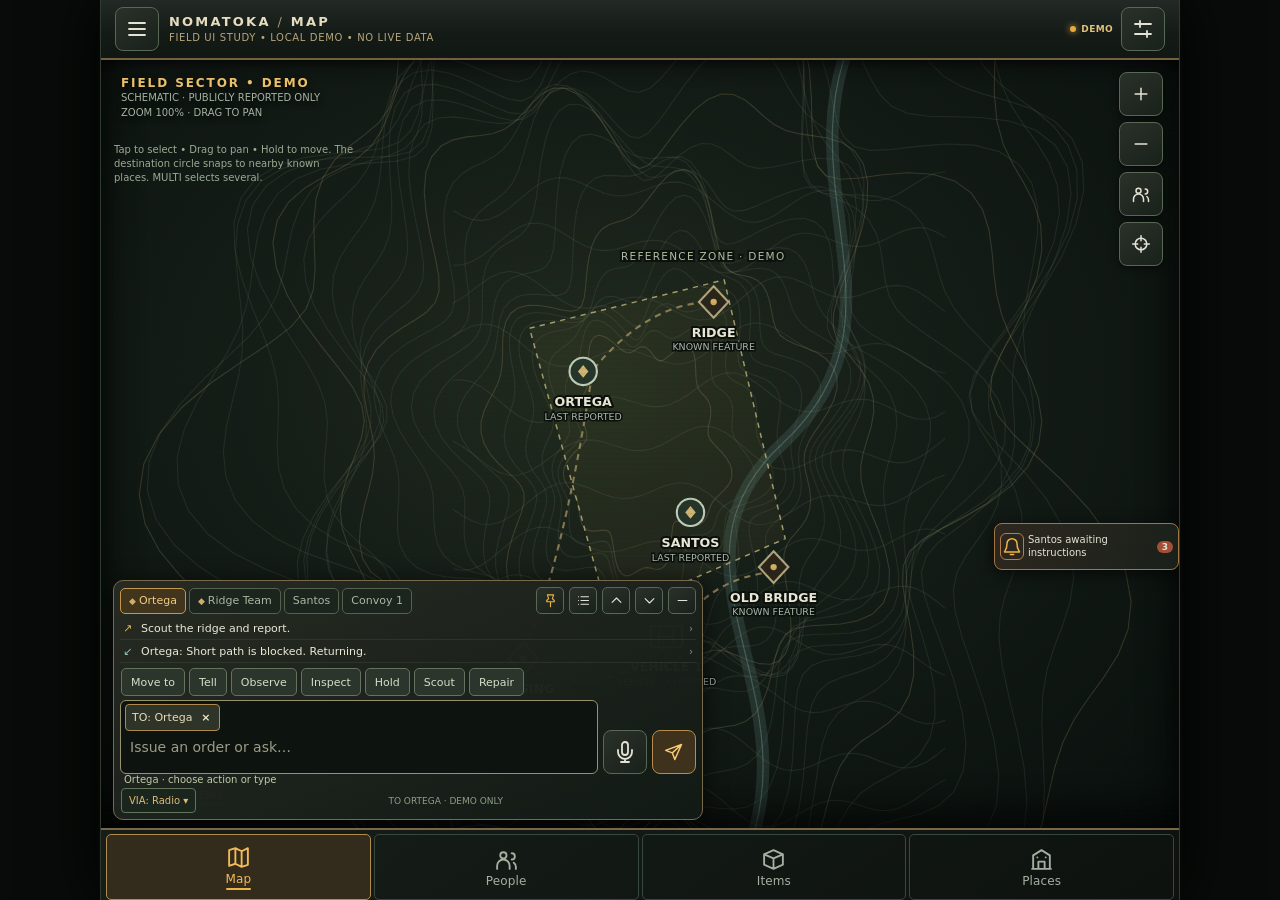
==== index.html @ 43c4a2a2 "Publish isolated Nomatoka field terminal v0.6 demo" ====
<!doctype html>
<html lang="en">
<head>
<meta charset="utf-8">
<meta name="viewport" content="width=device-width,initial-scale=1,viewport-fit=cover,interactive-widget=resizes-content">
<meta name="theme-color" content="#0c100e">
<title>Nomatoka · Field Terminal UI Prototype v0.6</title>
<style>
:root{color-scheme:dark;--ink:#0b110e;--paper:#151b17;--panel:#1c241e;--panel2:#242d25;--gold:#edb449;--dim-gold:#937747;--text:#e3e3d5;--muted:#abb4a2;--quiet:#7c8b7b;--stroke:#526154;--red:#ff796b;--cyan:#8dc7b9;--line:rgba(220,222,190,.15);--top:55px;--nav:66px;--safe-bottom:env(safe-area-inset-bottom,0px);--dock-h:157px;--alert-offset:174px;font-family:system-ui,-apple-system,Roboto,"Segoe UI",sans-serif}
*{box-sizing:border-box}html,body{margin:0;width:100%;height:100%;overflow:hidden;background:#080b09;color:var(--text);overscroll-behavior:none}button,textarea,input{font:inherit}button{cursor:pointer;color:inherit}button:disabled{opacity:.42;cursor:default}button:focus-visible,input:focus-visible,textarea:focus-visible,[tabindex]:focus-visible{outline:2px solid var(--gold);outline-offset:2px}button{-webkit-tap-highlight-color:transparent}svg{display:block}.ico{width:20px;height:20px;stroke:currentColor;stroke-width:1.8;fill:none;stroke-linecap:round;stroke-linejoin:round;flex:none}.ico.sm{width:16px;height:16px}.ico.big{width:24px;height:24px}
#shell{height:var(--viewport-height,100dvh);width:100%;max-width:1080px;margin:0 auto;display:flex;flex-direction:column;overflow:hidden;border-left:1px solid #2f3a31;border-right:1px solid #2f3a31;background:#0b100d;box-shadow:0 0 0 2px #060806,0 0 60px #000}
.top{height:var(--top);flex:0 0 var(--top);display:flex;align-items:center;justify-content:space-between;gap:8px;padding:5px 9px;border-bottom:2px solid #73613e;background:linear-gradient(#232924,#141a16 58%,#111713);z-index:20;position:relative;box-shadow:0 2px 8px #0007}.top button,.maptools button,.dock-icon,.tiny-btn,.minibtn,.nav button,.small-action,.drawer-close{min-height:44px;min-width:44px;border:1px solid #586756;border-radius:8px;background:linear-gradient(145deg,#293129,#19211b);display:inline-flex;align-items:center;justify-content:center;gap:5px;padding:7px}.top button[aria-expanded="true"]{border-color:var(--gold)}.top-title{display:flex;flex-direction:column;min-width:0;flex:1;line-height:1.05;padding-left:2px}.brand{font-size:13px;letter-spacing:.17em;font-weight:900;color:#e6ddbf}.sub{font-size:10px;letter-spacing:.065em;color:#b7a67d;margin-top:4px;white-space:nowrap;overflow:hidden;text-overflow:ellipsis}.topstate{display:flex;align-items:center;gap:5px;font-size:9px;font-weight:800;color:#e2c27c;letter-spacing:.04em}.topstate .dot{width:6px;height:6px;border-radius:50%;background:#e6aa3f;box-shadow:0 0 7px #d9ac59}
.main{position:relative;flex:1 1 auto;min-height:0;overflow:hidden;background:#080d0a}.main:before{content:"";position:absolute;inset:0;pointer-events:none;z-index:1;background:repeating-linear-gradient(0deg,transparent 0 3px,rgba(15,24,16,.13) 4px 5px);opacity:.45}
#mapArea{position:absolute;inset:0;overflow:hidden;touch-action:none;background:radial-gradient(ellipse at 45% 42%,#222b1f 0,#161e18 36%,#0b120f 90%)}
#mapSvg{height:100%;width:100%;display:block;touch-action:none;user-select:none}.grid-lines{stroke:#50654b;stroke-width:1;opacity:.12}.contour{fill:none;stroke:#79836b;stroke-width:1.05;opacity:.17}.contour.em{stroke:#b9a46e;opacity:.22}.trail{fill:none;stroke:#aa9765;stroke-width:2;stroke-dasharray:6 5;opacity:.75}.river{fill:none;stroke:#577d78;stroke-width:12;opacity:.25}.riveredge{fill:none;stroke:#8db6a9;stroke-width:1.2;opacity:.32}.area-shape{fill:rgba(190,164,89,.06);stroke:#a49d69;stroke-width:1.4;stroke-dasharray:5 5}.point-ring{fill:#17251b;stroke:var(--gold);stroke-width:1.6}.point-core{fill:#eac37a}.marker-hit{fill:transparent;stroke:none;pointer-events:all}.entity{cursor:pointer}.entity .mark{stroke-width:2;stroke:#bfcdba;fill:#253529}.entity.vehicle .mark{stroke:#a8c9bd;fill:#19322c}.entity.object .mark{stroke:#b1a47c;fill:#2a251a}.entity.selected .mark{stroke:var(--gold);fill:#5b4721;stroke-width:3}.entity .marker-text{fill:#ece9d7;paint-order:stroke;stroke:#0b100d;stroke-width:4px;stroke-linejoin:round;font-size:12px;font-weight:700;pointer-events:none}.entity .marker-type{fill:#aebcae;font-size:9px;paint-order:stroke;stroke:#0b100d;stroke-width:3px;pointer-events:none}.entity.selected .marker-text{fill:#f5c66e}.target-x{stroke:var(--gold);stroke-width:1.8;fill:none}.marklabel{font-size:10px;fill:#b6c0a1;letter-spacing:.12em;paint-order:stroke;stroke:#0c120e;stroke-width:4;pointer-events:none}.map-vignette{pointer-events:none;position:absolute;inset:0;box-shadow:inset 0 0 30px #000b,inset 0 -25px 40px #0007}.map-meta{position:absolute;top:12px;left:12px;z-index:3;pointer-events:none;text-shadow:0 2px 6px #000}.map-meta strong{display:block;color:#eac06b;font-size:12px;letter-spacing:.16em}.map-meta span{display:block;font-size:10px;color:#a5b2a1;line-height:1.5}.maptools{position:absolute;right:10px;top:12px;z-index:4;display:flex;flex-direction:column;gap:6px}.maptools button{min-width:44px;min-height:44px;padding:7px;box-shadow:0 2px 7px #0009}.maptools button.pressed{color:var(--gold);border-color:var(--gold);background:#3b3524}.map-help{position:absolute;top:83px;left:13px;z-index:3;font-size:10px;color:#9cab93;max-width:168px;line-height:1.4;pointer-events:none}.scale{position:absolute;left:13px;bottom:var(--alert-offset);z-index:2;font-size:10px;color:#a3ad96;border-bottom:1px solid #8f936b;min-width:108px;padding-bottom:2px;pointer-events:none;transition:bottom .12s}.scale span{display:flex;justify-content:space-between}
#inspectBar{position:absolute;left:9px;right:175px;bottom:calc(var(--alert-offset) + 9px);z-index:5;min-height:38px;max-width:335px;display:none;align-items:center;gap:5px;border:1px solid #8b7650;border-radius:9px;background:#19241ae8;box-shadow:0 3px 12px #0009;padding:4px}.inspect-text{font-size:11px;min-width:0;overflow:hidden;white-space:nowrap;text-overflow:ellipsis;flex:1}.inspect-text b{color:#e5bd70}.inspect-apply{border:1px solid #a98d53;background:#38301c;border-radius:6px;padding:6px 7px;min-height:32px;white-space:nowrap;font-size:10px;color:#f0d192}.inspect-clear{min-width:28px;min-height:30px;border:0;background:none;font-size:18px}
#alertBox{position:absolute;z-index:9;right:10px;bottom:var(--alert-offset);width:min(188px,48vw);transition:bottom .12s}#alertBox .alert-toggle{width:100%;min-height:46px;border:1px solid #9f7544;background:linear-gradient(120deg,#302920ed,#1a211bed);border-radius:8px;display:flex;align-items:center;gap:6px;text-align:left;padding:7px;box-shadow:0 3px 15px #000a}.alert-mark{display:grid;place-items:center;color:var(--gold);border:1px solid #b77d4a;border-radius:6px;min-width:29px;height:29px}.alert-caption{font-size:10px;line-height:1.28;overflow:hidden;display:-webkit-box;-webkit-line-clamp:2;-webkit-box-orient:vertical}.alert-count{margin-left:auto;background:#a34e36;border-radius:8px;padding:1px 5px;font-size:10px;font-weight:800}#alertBox.open{width:min(305px,calc(100vw - 18px))}#alertBox.open .alert-toggle{border-radius:0 0 8px 8px}#alertPeek{border:1px solid #9c784c;border-bottom:0;background:#20271ff9;border-radius:10px 10px 0 0;box-shadow:0 -5px 20px #000a;padding:8px;max-height:min(39dvh,330px);overflow-y:auto}#alertPeek[hidden]{display:none}.alert-head{display:flex;justify-content:space-between;align-items:center;font-size:11px;font-weight:900;letter-spacing:.08em;color:#e4bb72}.alert-tabs{display:flex;gap:4px;margin:7px 0}.alert-tabs button{border:1px solid #53614f;background:#283128;color:#ced7c6;font-size:11px;border-radius:5px;min-height:30px;padding:3px 9px}.alert-tabs button.selected{border-color:var(--gold);color:var(--gold)}.event-entry{width:100%;border:0;border-bottom:1px solid #435043;background:transparent;text-align:left;padding:8px 2px;display:block}.event-entry b{display:block;font-size:12px}.event-entry span{display:block;font-size:10px;color:#afbaaa;margin-top:3px}.event-entry.priority b{color:#f5b294}.event-entry:last-child{border-bottom:0}.alert-foot{display:flex;justify-content:space-between;gap:5px;margin-top:5px}.text-link{border:0;background:none;color:var(--gold);min-height:28px;font-size:11px;text-decoration:underline;text-underline-offset:3px}
#dock{position:absolute;z-index:7;left:9px;right:9px;bottom:8px;padding:6px;border:1px solid #79694b;background:linear-gradient(155deg,#272b23f9,#121a15f9);box-shadow:0 4px 22px #000b;border-radius:10px;min-width:0}#dock.minimized{display:none}#dock .dock-top{height:27px;display:flex;align-items:center;gap:5px;min-width:0}.tabstrip{display:flex;overflow-x:auto;scrollbar-width:none;flex:1;gap:3px;min-width:0;scroll-snap-type:x proximity}.tabstrip::-webkit-scrollbar{display:none}.tab{white-space:nowrap;flex:none;min-height:26px;border:1px solid #54614e;background:#1b251d;border-radius:5px;color:#abb6a4;padding:2px 8px;font-size:11px}.tab.on{border-color:#c4974f;background:#42351e;color:#f1cd81}.tab .pin{font-size:9px;color:#d4ad65;margin-right:3px}.tab .unread{color:#e6bc64;margin-left:3px}.dock-icon{min-height:27px;min-width:28px;border-radius:5px;padding:3px 5px}.dock-icon .ico{width:15px;height:15px}.dock-chat{padding-top:3px;max-height:52px;overflow:auto;scrollbar-width:thin}.message-row{width:100%;min-height:23px;display:flex;gap:5px;align-items:center;text-align:left;background:transparent;border:0;border-bottom:1px solid #4c5a484d;padding:2px 3px;font-size:11px;color:#e9ebd9}.message-row .direction{width:13px;color:var(--gold);flex:none}.message-row.reply .direction{color:var(--cyan)}.message-row .line{white-space:nowrap;overflow:hidden;text-overflow:ellipsis;flex:1;min-width:0}.message-row .exp{color:#839680;font-size:10px}.message-detail{font-size:10px;line-height:1.38;color:#c2c9b5;background:#1c261e;padding:5px 8px;margin-bottom:2px;border-left:2px solid #9a8154}.message-detail[hidden]{display:none}#dock.expanded .dock-chat{max-height:min(34dvh,250px);min-height:70px}#dock.convo-hidden .dock-top,#dock.convo-hidden .dock-chat{display:none}.chiprow{display:flex;gap:4px;overflow-x:auto;padding:5px 1px 4px;scrollbar-width:none;min-width:0}.chiprow::-webkit-scrollbar{display:none}.cmdchip{white-space:nowrap;flex:none;min-height:28px;border:1px solid #63735f;border-radius:5px;background:#2b352b;font-size:11px;padding:4px 9px;color:#d5ddc8}.cmdchip.special{border-color:#9e8653;color:#f1c674}.inputrow{display:flex;gap:5px;align-items:end}.composer-wrap{border:1px solid #9a916c;border-radius:6px;background:#0d130e;display:flex;flex:1;min-width:0;min-height:44px}.composer-wrap:focus-within{border-color:#e3b559;box-shadow:0 0 0 1px #dcab4b}#composer{width:100%;min-width:0;resize:none;border:0;background:transparent;color:var(--text);padding:11px 10px;font-size:14px;line-height:20px;min-height:42px;max-height:88px;outline:0;overflow-y:auto}#composer::placeholder{color:#9b9d87}.inputrow .small-action{height:44px;min-width:44px;flex:none}.small-action.micactive,#miniMic.micactive,.micactive{border-color:#f37b6d!important;color:#ff9b8b!important;box-shadow:0 0 0 2px #ff807055!important}.small-action.send{border-color:#b68d4d;background:#3e321d;color:#f9cb70}.dock-foot{display:flex;justify-content:space-between;gap:5px;align-items:center;min-height:12px;padding:2px 1px 0}.dock-foot span{font-size:9px;color:#8e9f88;white-space:nowrap;overflow:hidden;text-overflow:ellipsis}#micStatus{font-size:9px;display:block;color:#ffb1a1}.pill{border:1px solid #7c6b4b;padding:2px 4px;border-radius:4px;font-size:9px;color:#d4ba82}
#miniTray{position:absolute;left:10px;bottom:10px;z-index:7;display:none;gap:6px;align-items:center}#miniTray button{min-height:46px;min-width:46px}.mini-label{border:1px solid #786747;background:#1b251dcf;color:#efc984;border-radius:7px;padding:11px;font-size:11px}
.nav{height:calc(var(--nav) + var(--safe-bottom));flex:0 0 calc(var(--nav) + var(--safe-bottom));display:grid;grid-template-columns:repeat(4,minmax(0,1fr));background:linear-gradient(145deg,#171e19,#0d120e);border-top:2px solid #7a6748;padding:4px 5px var(--safe-bottom);z-index:20;gap:3px}.nav button{display:flex;flex-direction:column;gap:2px;min-width:0;min-height:0;padding:3px 1px;border-radius:5px;background:transparent;border:1px solid #39483c;color:#a4afa2;font-size:10px;letter-spacing:.01em}.nav button .ico{width:23px;height:23px}.nav button.active{color:#f2ba59;border-color:#af8c4b;background:#332b1c}.nav button.active:after{content:"";width:25px;height:2px;background:var(--gold);border-radius:2px}
.shade{position:absolute;inset:0;background:rgba(0,0,0,.52);z-index:11}.shade[hidden]{display:none}.drawer{position:absolute;top:0;bottom:0;width:min(305px,88vw);z-index:12;background:linear-gradient(#262f27,#141b16);border:1px solid #6c765e;overflow-y:auto;box-shadow:0 0 25px #000}.drawer[hidden]{display:none}.drawer.left{left:0;border-radius:0 12px 12px 0}.drawer.right{right:0;border-radius:12px 0 0 12px}.drawer-h{padding:12px 12px 8px;display:flex;align-items:center;justify-content:space-between;gap:8px;border-bottom:1px solid #53614c}.drawer-h b{font-size:14px;color:#f1d19a;letter-spacing:.04em}.drawer-section{padding:10px 12px;border-bottom:1px solid #394a3c}.drawer-section h3{color:#b3bfaa;letter-spacing:.12em;font-size:10px;margin:0 0 9px}.drawer-section p{margin:6px 0;font-size:11px;color:#abb5a6;line-height:1.48}.toggle-row{display:flex;justify-content:space-between;gap:8px;align-items:center;min-height:43px;font-size:13px;border-bottom:1px solid #3c493e;padding:6px 0}.toggle-row:last-child{border-bottom:0}.toggle-row input{width:18px;height:18px;accent-color:var(--gold);flex:none}.drawer-list-btn{width:100%;min-height:43px;text-align:left;border:0;background:transparent;border-bottom:1px solid #475348;color:#e4e2cf;font-size:13px}.drawer-list-btn:active{background:#323d30}.drawer-close{min-width:35px;min-height:35px}.drawer .danger{color:#f2a69b}
#workspaceSheet{position:absolute;z-index:10;left:0;right:0;bottom:0;height:min(52%,420px);border-radius:15px 15px 0 0;border-top:2px solid #ad8c51;background:linear-gradient(#242d24f9,#151d17fd);box-shadow:0 -9px 35px #000e;display:none;flex-direction:column;overflow:hidden}#workspaceSheet.full{height:100%;border-radius:0}#workspaceSheet.open{display:flex}#shell.sheet-open #dock,#shell.sheet-open #miniTray,#shell.sheet-open #alertBox,#shell.sheet-open #inspectBar{display:none!important}.sheet-h{display:flex;align-items:center;gap:6px;flex:none;min-height:51px;border-bottom:1px solid #566550;padding:7px 10px}.sheet-h b{font-size:14px;letter-spacing:.06em;flex:1;color:#e9d09a}.sheet-h button{border:1px solid #62705c;background:#2d372c;border-radius:7px;min-width:40px;min-height:37px;display:grid;place-items:center}.sheet-body{flex:1;overflow-y:auto;padding:10px 11px 15px}.sheet-hint{color:#9ea99b;font-size:11px;margin:0 0 8px}.sheet-item{display:flex;align-items:center;gap:9px;min-height:61px;border:1px solid #50644d;border-radius:8px;background:#222b22;margin-bottom:7px;padding:8px}.sheet-item .glyph{width:35px;min-width:35px;height:35px;display:grid;place-items:center;border:1px solid #6c825e;border-radius:7px;font-size:18px;color:#e6ba6b}.sheet-item .body{flex:1;min-width:0}.sheet-item strong{display:block;font-size:13px}.sheet-item p{font-size:11px;color:#adb7a8;margin:3px 0;line-height:1.25}.sheet-item button{min-width:42px;min-height:37px;border:1px solid #a28d56;border-radius:5px;background:#3a321f;color:#eac98e;padding:4px 7px;font-size:11px}.sheet-filters{display:flex;gap:5px;margin-bottom:9px;overflow-x:auto}.sheet-filters button{min-height:32px;white-space:nowrap;border:1px solid #687765;border-radius:5px;background:#273227;padding:3px 9px;font-size:11px}.sheet-filters button.on{border-color:var(--gold);color:var(--gold)}.badge{font-size:9px;color:#c9ae79;border:1px solid #7b6d4b;border-radius:4px;padding:2px 4px}.empty{font-size:13px;color:#a8b3a2;padding:18px 4px}
.toast{position:absolute;z-index:21;top:7px;left:50%;transform:translateX(-50%);width:min(385px,calc(100% - 20px));border:1px solid #9f885a;border-radius:8px;background:#2a3328f6;box-shadow:0 7px 17px #000b;padding:9px 12px;color:#f1e4c3;font-size:12px;line-height:1.35;text-align:center;pointer-events:none;transition:opacity .2s}.toast[hidden]{display:none}
@media(min-width:700px){:root{--top:60px;--nav:72px}.top{padding-inline:14px}.map-meta{top:16px;left:20px}.maptools{right:16px}.nav button{font-size:12px}.nav button .ico{width:25px;height:25px}#dock{width:min(590px,calc(100% - 24px));left:12px;right:auto}#alertBox{right:15px;max-width:220px}.map-help{max-width:240px}.scale{bottom:24px}#inspectBar{right:auto;width:290px;max-width:290px}#workspaceSheet{left:auto;width:min(480px,48%);border-left:1px solid #a38a5b;height:75%;border-radius:12px 0 0 0}#workspaceSheet.full{width:min(680px,75%);height:100%}}
@media(max-width:359px){:root{--top:52px;--nav:61px}#dock{left:5px;right:5px;bottom:5px;padding:5px}.top{padding-inline:6px}.top-title .brand{font-size:12px}.sub{font-size:9px}.top button{min-width:44px}.dock-chat{max-height:48px}.chiprow{padding:4px 0}.cmdchip{font-size:10px;padding:3px 7px}.message-row{font-size:10px}.map-help{display:none}#alertBox{right:6px;width:145px}}

/* v0.4: movement preview can stick to a known map destination; drafts never move actual units. */
#dragLayer {pointer-events:none}
.drag-guide {fill:none;stroke:#f0b74d;stroke-width:2.6;stroke-dasharray:7 5;vector-effect:non-scaling-stroke}
.drag-point {fill:#322717;stroke:#ffd47e;stroke-width:2;vector-effect:non-scaling-stroke}
.drag-point.snapped {fill:#6b5023;stroke:#ffe39a;stroke-width:2.5;filter:drop-shadow(0 0 5px #f3c86f)}
.drag-snap-halo {fill:#edb44924;stroke:#ffde8e;stroke-width:1.5;stroke-dasharray:3 3;vector-effect:non-scaling-stroke}
.drag-ring {fill:none;stroke:#f8cd72;stroke-width:2;stroke-dasharray:3 4;vector-effect:non-scaling-stroke}
.drag-text {fill:#ffe0a2;paint-order:stroke;stroke:#15190f;stroke-width:3px;font-size:11px;font-weight:800;pointer-events:none}
#dragStatus {position:absolute;top:128px;left:10px;z-index:6;max-width:min(290px,calc(100% - 105px));padding:7px 9px;border:1px solid #e1ac55;border-radius:7px;background:#20261bf0;box-shadow:0 3px 12px #000a;color:#f5d69c;font-size:11px;line-height:1.35;pointer-events:none}
#dragStatus[hidden]{display:none}
@media(max-width:359px){#dragStatus{top:72px;max-width:calc(100% - 108px);font-size:10px}}

/* v0.4: hold the compact alert to reposition; map selection tools stay reclaimable. */
#alertBox{right:auto;bottom:auto;left:10px;top:10px;width:min(185px,53vw);transition:none}
#alertBox.open{width:min(185px,53vw)}
.alert-compact{display:flex;align-items:stretch}
#alertBox .alert-toggle{min-width:0;flex:1;min-height:47px;padding:5px;gap:4px;touch-action:none;user-select:none;-webkit-user-select:none;cursor:pointer}
#alertBox .alert-toggle.repositioning{border-color:#f3c36a;background:linear-gradient(120deg,#4a391c,#222b1e);box-shadow:0 0 0 2px #e1ad5580,0 3px 15px #000a;cursor:grabbing}
#alertBox .alert-mark{min-width:24px;height:27px}
#alertBox .alert-caption{font-size:10px}
#alertBox .alert-count{font-size:9px}
#alertPeek{position:absolute;bottom:calc(100% + 2px);right:0;left:auto;width:min(300px,calc(100vw - 20px));max-height:var(--peek-limit,260px);border:1px solid #9c784c;border-radius:10px;overflow-y:auto}
#alertBox.peek-left #alertPeek{left:0;right:auto}
#alertBox.peek-below #alertPeek{top:calc(100% + 2px);bottom:auto}
#alertBox #alertPeek{left:var(--peek-left,0px);right:auto}
#inspectBar{left:9px;right:auto;max-width:min(265px,calc(100% - 18px));width:max-content;bottom:calc(var(--alert-offset) + 9px);z-index:5}
#inspectBar .inspect-clear{min-width:30px;min-height:36px;flex:none}
#inspectBar,#selectionRestore{bottom:calc(var(--alert-offset) + 65px)}
#selectionRestore{position:absolute;z-index:5;left:9px;bottom:calc(var(--alert-offset) + 9px);min-height:42px;min-width:44px;border:1px solid #8b7650;background:#1b291f;border-radius:7px;color:#f0c67b;font-size:11px;padding:6px 9px;box-shadow:0 2px 10px #0009}
#selectionRestore[hidden],#entityMenu[hidden]{display:none!important}
#entityMenu{position:absolute;z-index:10;width:min(221px,calc(100% - 16px));border:1px solid #a28a58;border-radius:9px;background:#1a251dea;box-shadow:0 5px 19px #000e;padding:5px}
.entity-menu-title{display:flex;align-items:center;justify-content:space-between;gap:6px;margin:0 0 4px}
.entity-menu-title strong{font-size:11px;letter-spacing:.09em;color:#efc781;white-space:nowrap;overflow:hidden;text-overflow:ellipsis}
#entityMenuClose{border:0;background:transparent;min-height:32px;min-width:34px;font-size:21px;color:#bbbfa8}
.entity-menu-actions{display:grid;grid-template-columns:repeat(3,minmax(0,1fr));gap:4px}
.entity-menu-actions button{min-width:0;min-height:42px;font-size:11px;padding:5px 2px;border:1px solid #68755e;border-radius:5px;background:#293329;color:#f2e9cf;overflow:hidden;text-overflow:ellipsis}
#entityMenuCommand{border-color:#b8934d!important;color:#f8cb79!important}
#shell.sheet-open #selectionRestore,#shell.sheet-open #entityMenu{display:none!important}
@media(max-width:359px){#alertBox,#alertBox.open{width:min(166px,52vw)}#entityMenu{width:205px}.entity-menu-actions button{font-size:10px}}
/* v0.5: map selections live in the composer, never in an additional floating bar. */
#targetLayer,#dragLayer{pointer-events:none}
#targetLayer [data-waypoint-index],#targetLayer [data-delete-waypoint]{pointer-events:all;touch-action:none;outline:none}
#targetLayer [data-waypoint-index]:focus-visible circle.target-x,#targetLayer [data-delete-waypoint]:focus-visible circle{stroke:#fff1a6;stroke-width:3}
#inspectBar,#selectionRestore,#entityMenu{display:none!important}
.composer-wrap{flex-direction:column;align-items:stretch;justify-content:center}
#composerTokens{display:flex;align-items:center;flex-wrap:nowrap;gap:3px;padding:3px 4px 0;min-width:0;max-height:30px;overflow-x:auto;overflow-y:hidden;scrollbar-width:none;white-space:nowrap}#composerTokens::-webkit-scrollbar{display:none}
#composerTokens:empty{display:none}
.entity-token{display:inline-flex;align-items:center;gap:2px;flex:none;max-width:100%;border:1px solid #766645;background:#2e3428;border-radius:4px;color:#e9dbb8;font-size:11px;padding:1px 2px 1px 6px;line-height:20px}
.entity-token.person{border-color:#ad8b50}.entity-token.action{border-color:#6e977a;color:#bde3c6}.entity-token.place{border-color:#9f8856}.entity-token.relay{border-color:#6d9f9a}
.entity-token .token-remove{border:0;background:transparent;color:#efe8cf;min-width:23px;min-height:23px;display:inline-grid;place-items:center;padding:0;font-weight:600;border-radius:3px}
.entity-token .token-remove:active{background:#504b38}
#composer{padding:6px 9px 7px;min-height:35px}
#routeBtn{min-height:25px;border:1px solid #607459;color:#deb979;background:#1a261d;font-size:10px;border-radius:4px;padding:3px 7px;white-space:nowrap}
#routeMenu{position:absolute;right:42px;bottom:33px;width:min(286px,calc(100% - 24px));max-height:min(56dvh,310px);overflow-y:auto;background:#222b21;border:1px solid #aa8549;box-shadow:0 2px 18px #000e;border-radius:7px;padding:5px;z-index:11}
#routeMenu[hidden]{display:none}.method-choice{display:block;width:100%;text-align:left;border:0;border-bottom:1px solid #435144;background:transparent;min-height:43px;padding:5px 8px;font-size:12px}.method-choice b{display:block;color:#f0cf92}.method-choice span{display:block;font-size:10px;color:#afbaaa}.method-choice[aria-pressed="true"]{background:#343e2f}
#commandPreview{font-size:10px;white-space:nowrap;overflow:hidden;text-overflow:ellipsis;color:#c0cbaa;min-width:0;max-width:100%;padding:0 4px 1px}
.sheet-item.focused{background:#3a3827;border-color:#b99a57}.sheet-item .body strong{color:#efe5c9}
#cmdChips .cmdchip[disabled]{display:none}
</style>
</head>
<body>
<svg width="0" height="0" style="position:absolute;overflow:hidden" aria-hidden="true"><defs>
<symbol id="ic-menu" viewBox="0 0 24 24"><path d="M4 6h16M4 12h16M4 18h16"/></symbol>
<symbol id="ic-sliders" viewBox="0 0 24 24"><path d="M4 7h16M4 17h16M9 4v6M16 14v6"/></symbol>
<symbol id="ic-map" viewBox="0 0 24 24"><path d="m3 5 6-2 6 3 6-3v16l-6 2-6-3-6 2zM9 3v15M15 6v15"/></symbol>
<symbol id="ic-people" viewBox="0 0 24 24"><circle cx="9" cy="8" r="3"/><path d="M3 21v-3a6 6 0 0 1 12 0v3M17 6a3 3 0 0 1 0 6m2 3a5 5 0 0 1 2 4v2"/></symbol>
<symbol id="ic-items" viewBox="0 0 24 24"><path d="m3 7 9-4 9 4v10l-9 4-9-4zM3 7l9 4 9-4M12 11v10"/></symbol>
<symbol id="ic-sites" viewBox="0 0 24 24"><path d="M4 21V8l8-5 8 5v13M3 21h18M9 21v-7h6v7M8 10h.01M16 10h.01"/></symbol>
<symbol id="ic-mic" viewBox="0 0 24 24"><rect x="9" y="2" width="6" height="13" rx="3"/><path d="M5 10v2a7 7 0 0 0 14 0v-2M12 19v3M8 22h8"/></symbol>
<symbol id="ic-send" viewBox="0 0 24 24"><path d="m21 3-8 18-3-8-8-3zM21 3 10 13"/></symbol>
<symbol id="ic-bell" viewBox="0 0 24 24"><path d="M18 8a6 6 0 0 0-12 0c0 8-3 8-3 10h18c0-2-3-2-3-10M10 21h4"/></symbol>
<symbol id="ic-up" viewBox="0 0 24 24"><path d="m5 15 7-7 7 7"/></symbol>
<symbol id="ic-down" viewBox="0 0 24 24"><path d="m5 9 7 7 7-7"/></symbol>
<symbol id="ic-x" viewBox="0 0 24 24"><path d="M5 5l14 14M19 5 5 19"/></symbol>
<symbol id="ic-pin" viewBox="0 0 24 24"><path d="M7 3h10l-2 6 3 3v2H6v-2l3-3zM12 14v8"/></symbol>
<symbol id="ic-target" viewBox="0 0 24 24"><circle cx="12" cy="12" r="7"/><path d="M12 2v6M12 16v6M2 12h6M16 12h6"/></symbol>
<symbol id="ic-list" viewBox="0 0 24 24"><path d="M8 6h12M8 12h12M8 18h12M4 6h.01M4 12h.01M4 18h.01"/></symbol>
<symbol id="ic-minus" viewBox="0 0 24 24"><path d="M5 12h14"/></symbol>
<symbol id="ic-plus" viewBox="0 0 24 24"><path d="M5 12h14M12 5v14"/></symbol>
<symbol id="ic-check" viewBox="0 0 24 24"><path d="m4 12 5 5L20 6"/></symbol>
<symbol id="ic-info" viewBox="0 0 24 24"><circle cx="12" cy="12" r="10"/><path d="M12 11v6M12 7h.01"/></symbol>
</defs></svg>
<div id="shell">
<header class="top" role="banner">
  <button id="menuBtn" type="button" aria-label="Open main menu" aria-expanded="false"><svg class="ico big"><use href="#ic-menu"/></svg></button>
  <div class="top-title"><span class="brand">NOMATOKA <span style="color:#9e976f;font-weight:500">/</span> <span id="workspaceTitle">MAP</span></span><span class="sub">FIELD UI STUDY • LOCAL DEMO • NO LIVE DATA</span></div>
  <span class="topstate" title="Illustrative last-reported intelligence"><span class="dot"></span>DEMO</span>
  <button id="contextBtn" type="button" aria-label="Open contextual tools" aria-expanded="false"><svg class="ico big"><use href="#ic-sliders"/></svg></button>
</header>
<main class="main" id="main" aria-label="Nomatoka demo workspace">
  <div id="mapArea" aria-label="Interactive schematic field map: tap, pan, zoom, or enable multiple selection">
    <svg id="mapSvg" viewBox="0 0 420 730" preserveAspectRatio="xMidYMid slice" role="group" aria-label="Schematic field map with selectable markers. All positions are fictional interface test data.">
      <defs><pattern id="cross" width="44" height="44" patternUnits="userSpaceOnUse"><path class="grid-lines" d="M44 0H0V44"/></pattern></defs>
      <g id="mapWorld"><rect x="-700" y="-700" width="1850" height="2500" fill="url(#cross)" id="gridLayer"/>
        <g id="terrainLayer"></g><g id="riverLayer"></g><g id="routeLayer"></g><g id="zoneLayer"></g><g id="entityLayer"></g><g id="targetLayer"></g><g id="dragLayer" aria-hidden="true"></g>
      </g>
    </svg>
    <div class="map-vignette"></div>
  </div>
  <div class="map-meta"><strong>FIELD SECTOR • DEMO</strong><span>SCHEMATIC · PUBLICLY REPORTED ONLY</span><span id="mapZoomLabel">ZOOM 100% · DRAG TO PAN</span></div>
  <div class="map-help" id="mapHint">Tap to select • Drag to pan • Hold to move. The destination circle snaps to nearby known places. MULTI selects several.</div>
  <div id="dragStatus" role="status" aria-live="polite" hidden></div>
  <div class="maptools" id="maptools">
    <button id="zoomIn" type="button" aria-label="Zoom in"><svg class="ico"><use href="#ic-plus"/></svg></button>
    <button id="zoomOut" type="button" aria-label="Zoom out"><svg class="ico"><use href="#ic-minus"/></svg></button>
    <button id="multiBtn" type="button" aria-pressed="false" title="Multi-select: tap several markers or drag a box" aria-label="Toggle multiple selection"><svg class="ico"><use href="#ic-people"/></svg></button>
    <button id="aimBtn" type="button" aria-pressed="false" title="Tap map to insert a destination into current command" aria-label="Choose command destination on map"><svg class="ico"><use href="#ic-target"/></svg></button>
  </div>
  <div class="scale"><span><span>0</span><span>~ 1 KM • DEMO</span></span></div>
  <div id="inspectBar" role="group" aria-label="Map selection tools"><span class="inspect-text" id="inspectText"></span><button class="inspect-apply" id="useSelection" type="button">Use</button><button class="inspect-clear" id="hideSelectionBar" aria-label="Minimize selected objects strip" type="button">−</button><button class="inspect-clear" id="clearSelection" aria-label="Clear map selection" type="button">×</button></div>
  <button id="selectionRestore" type="button" aria-label="Show selected objects tools" hidden>◈ <span id="selectionCount">2 selected</span></button>
  <div id="entityMenu" role="group" aria-label="Selected map object actions" hidden>
    <div class="entity-menu-title"><strong id="entityMenuTitle">OBJECT</strong><button id="entityMenuClose" type="button" aria-label="Close map object actions">×</button></div>
    <div class="entity-menu-actions">
      <button id="entityMenuCommand" type="button">Command</button>
      <button id="entityMenuDetails" type="button">Details</button>
      <button id="entityMenuMove" type="button">Move…</button>
    </div>
  </div>
  <div id="alertBox" aria-label="Expandable operational notifications">
    <div id="alertPeek" hidden>
      <div class="alert-head"><span>FIELD UPDATES</span><span style="font-size:9px;color:#a2aa96">DEMO</span></div>
      <div class="alert-tabs" id="alertFilters"><button type="button" class="selected" data-alert-filter="all">All</button><button type="button" data-alert-filter="reports">Reports</button><button type="button" data-alert-filter="events">Events</button></div>
      <div id="alertList"></div>
      <div class="alert-foot"><button type="button" id="viewAllAlerts" class="text-link">Open full log ↗</button><button id="muteAlert" class="text-link" type="button">Quiet</button></div>
    </div>
    <div class="alert-compact"><button id="alertToggle" type="button" class="alert-toggle" aria-expanded="false" aria-controls="alertPeek" aria-label="Field updates: tap to expand; hold briefly then drag to reposition" title="Tap for updates · Hold to move · Shift+arrow keys to reposition"><span class="alert-mark"><svg class="ico"><use href="#ic-bell"/></svg></span><span class="alert-caption" id="alertCaption">2 actionable field updates</span><span class="alert-count" id="alertCount">2</span></button></div>
  </div>
  <section id="dock" aria-label="Compact command and conversation dock">
    <div class="dock-top" id="dockTop"><div id="threadTabs" class="tabstrip" role="tablist" aria-label="Conversation tabs"></div>
      <button id="pinBtn" class="dock-icon" type="button" title="Pin or unpin current conversation" aria-label="Pin current conversation"><svg class="ico"><use href="#ic-pin"/></svg></button>
      <button id="threadListBtn" class="dock-icon" type="button" title="All conversations" aria-label="Choose conversation"><svg class="ico"><use href="#ic-list"/></svg></button>
      <button id="convoExpandBtn" class="dock-icon" type="button" title="Expand or collapse conversation" aria-label="Expand conversation"><svg class="ico"><use href="#ic-up"/></svg></button>
      <button id="convoHideBtn" class="dock-icon" type="button" title="Hide conversation; keep commands" aria-label="Hide conversation"><svg class="ico"><use href="#ic-down"/></svg></button>
      <button id="dockMinBtn" class="dock-icon" type="button" title="Minimize entire dock" aria-label="Minimize command dock"><svg class="ico"><use href="#ic-minus"/></svg></button>
    </div>
    <div class="dock-chat" id="dockChat" aria-label="Conversation history"></div>
    <div class="chiprow" id="cmdChips" aria-label="Contextual command suggestions"></div>
    <div class="inputrow"><div class="composer-wrap"><div id="composerTokens" aria-label="Selected command entities and action"></div><textarea id="composer" rows="1" autocomplete="off" spellcheck="true" aria-label="Command draft" placeholder="Issue an order or ask…"></textarea></div>
      <button id="micBtn" class="small-action" type="button" aria-label="Start voice dictation" aria-pressed="false" title="Voice dictation if supported"><svg class="ico big"><use href="#ic-mic"/></svg></button>
      <button id="sendBtn" class="small-action send" type="button" aria-label="Capture demo command locally" title="Demo only: does not transmit an order"><svg class="ico"><use href="#ic-send"/></svg></button>
    </div>
    <div id="commandPreview" role="status" aria-live="polite"></div><div class="dock-foot"><button id="routeBtn" type="button" aria-haspopup="true" aria-expanded="false" aria-controls="routeMenu">VIA: RADIO ▾</button><span id="draftContext">DEMO ONLY · NOT CONNECTED</span><span id="micStatus"></span><button id="dockRestoreConvo" type="button" class="text-link" hidden>Show chats ↑</button></div>
  <div id="routeMenu" hidden aria-label="Communication method"></div>
  </section>
  <div id="miniTray" aria-label="Minimized command controls">
    <button id="miniMic" class="minibtn" type="button" aria-label="Start voice dictation" aria-pressed="false"><svg class="ico big"><use href="#ic-mic"/></svg></button>
    <button id="restoreDock" class="mini-label" type="button"><svg class="ico sm" style="display:inline;vertical-align:middle"><use href="#ic-up"/></svg> <span id="miniRecipient">OR TEGA · COMMAND</span></button>
  </div>
  <div id="shade" class="shade" hidden></div>
  <aside id="leftDrawer" class="drawer left" aria-label="Main menu" hidden><div class="drawer-h"><b>NOMATOKA / MENU</b><button class="drawer-close" data-close-drawer aria-label="Close menu"><svg class="ico"><use href="#ic-x"/></svg></button></div>
    <div class="drawer-section"><h3>QUICK OPTIONS</h3>
      <label class="toggle-row">Bottom tabs open quick view first <input id="quickMode" type="checkbox" checked></label>
      <label class="toggle-row">Auto-peek priority alerts <input id="autoPeek" type="checkbox"></label>
      <label class="toggle-row">Quiet field updates <input id="quietAlerts" type="checkbox"></label>
      <p>Quick mode: first tap opens a half-screen selection, second tap expands. Turn off for direct full-screen navigation.</p>
    </div>
    <div class="drawer-section"><h3>WORKSPACE</h3><button id="menuShowThreads" class="drawer-list-btn">Conversation directory</button><button id="menuShowAlerts" class="drawer-list-btn">Operational event log</button><button id="menuHelp" class="drawer-list-btn">Gestures &amp; controls</button><button id="menuReset" class="drawer-list-btn danger">Reset local demo data</button></div>
    <div class="drawer-section"><h3>BOUNDARIES</h3><p>Self-contained interaction study. No account, real world map, network calls, authentication, simulation, durable server messages or command transmission. Demo text may be stored locally by this browser for reload testing.</p></div>
  </aside>
  <aside id="rightDrawer" class="drawer right" aria-label="Contextual tools" hidden><div class="drawer-h"><b id="rightTitle">MAP / LAYERS</b><button class="drawer-close" data-close-drawer aria-label="Close contextual tools"><svg class="ico"><use href="#ic-x"/></svg></button></div><div id="rightBody"></div></aside>
  <section id="workspaceSheet" role="dialog" aria-modal="false" aria-label="Quick workspace panel"><div class="sheet-h"><b id="sheetTitle">PEOPLE</b><button id="sheetMic" type="button" aria-label="Start voice dictation"><svg class="ico"><use href="#ic-mic"/></svg></button><button id="sheetExpand" type="button" aria-label="Expand to full screen"><svg class="ico"><use href="#ic-up"/></svg></button><button id="sheetClose" type="button" aria-label="Close workspace"><svg class="ico"><use href="#ic-x"/></svg></button></div><div id="sheetBody" class="sheet-body"></div></section>
  <div class="toast" id="statusToast" role="status" aria-live="polite" hidden></div>
</main>
<nav class="nav" aria-label="Primary workspaces" id="bottomNav">
  <button type="button" data-nav="Map" class="active" aria-pressed="true"><svg class="ico"><use href="#ic-map"/></svg><span>Map</span></button>
  <button type="button" data-nav="People" aria-pressed="false"><svg class="ico"><use href="#ic-people"/></svg><span>People</span></button>
  <button type="button" data-nav="Items" aria-pressed="false"><svg class="ico"><use href="#ic-items"/></svg><span>Items</span></button>
  <button type="button" data-nav="Facilities" aria-pressed="false"><svg class="ico"><use href="#ic-sites"/></svg><span>Places</span></button>
</nav>
</div>
<script>
(()=>{'use strict';
const $=id=>document.getElementById(id);
const ns='http://www.w3.org/2000/svg';
const icon=id=>`<svg class="ico"><use href="#ic-${id}"/></svg>`;
const esc=s=>String(s??'').replace(/[&<>"']/g,c=>({'&':'&amp;','<':'&lt;','>':'&gt;','"':'&quot;',"'":'&#39;'}[c]));
const DEFAULT={version:2,active:'Ortega',pins:['Ortega','Ridge Team'],recent:['Ortega','Ridge Team','Santos','Convoy 1'],drafts:{},minimized:false,hideConvo:false,expanded:false,quick:true,autoPeek:false,quiet:false,layers:{terrain:true,grid:false,routes:true,contacts:true,objects:true,labels:true,zones:true},alertFilter:'all',alertPos:null,selectionBarHidden:false,selected:[],target:null,focusPerson:null,focusObject:null,focusEntity:null,inventoryAll:false,contexts:{},viaByThread:{},threadTexts:{Ortega:[{id:'o1',type:'out',text:'Scout the ridge and report.',detail:'Example issued order · In person · Recorded 09:12 · Delivery confirmed in demo fixture',when:'09:12'},{id:'o2',type:'reply',text:'Ortega: Short path is blocked. Returning.',detail:'Example received report · Source: Ortega · Demo receipt 09:18 · Not a live position',when:'09:18'}],Santos:[{id:'s1',type:'reply',text:'Santos: Awaiting instructions.',detail:'Example dialogue · Assumed previously received in this demonstration',when:'09:20'}],'Ridge Team':[{id:'r1',type:'out',text:'Ridge Team: Hold position.',detail:'Example group order · Members may receive orders at different times',when:'09:03'}],'Convoy 1':[{id:'c1',type:'reply',text:'Convoy 1: Equipment check submitted.',detail:'Example received report · Demo provenance 09:05',when:'09:05'}]},selectedThreadMembers:{'Ridge Team':['Ortega','Santos'],'Convoy 1':['Vehicle 1']}};
function load(){try{const saved=JSON.parse(localStorage.getItem('nomatoka-shell-demo-v2')||'null');if(saved?.version===2){return {...structuredClone(DEFAULT),...saved,layers:{...DEFAULT.layers,...saved.layers},contexts:saved.contexts||{},viaByThread:saved.viaByThread||{}}}}catch{}return structuredClone(DEFAULT)}
let state=load(),aimRole='target',workspace='Map',panelView='',panelMode='',leftOpen=false,rightOpen=false,alertOpen=false,expandedRows=new Set(),multi=false,aim=false,zoom=1,pan={x:0,y:0},toastTimer=0,voice=null,recognizing=false,marquee=null;
const entities=[{id:'Ortega',name:'ORTEGA',label:'Last report · 09:18',type:'person',x:156,y:296},{id:'Santos',name:'SANTOS',label:'Last report · 09:20',type:'person',x:258,y:430},{id:'Vehicle 1',name:'VEHICLE 1',label:'Known from prior report',type:'vehicle',x:235,y:548},{id:'Ridge',name:'RIDGE',label:'Known objective',type:'object',x:280,y:230},{id:'Old Bridge',name:'OLD BRIDGE',label:'Reported obstruction',type:'object',x:337,y:482},{id:'Staging Area',name:'STAGING',label:'Briefed reference',type:'object',x:99,y:569}];
const people=[{name:'Ortega',detail:'Recon · last reported ridge approach',glyph:'◈'},{name:'Santos',detail:'Support · awaiting instructions (demo)',glyph:'◇'},{name:'Ridge Team',detail:'Saved group · 2 members (demo)',glyph:'♧'},{name:'Convoy 1',detail:'Saved group · 1 vehicle (demo)',glyph:'▤'}];
const items=[{name:'Vehicle toolkit',detail:'Service tools · illustrative cargo',holder:'Vehicle 1',glyph:'⚒'},{name:'Spare battery',detail:'Unverified stored power unit · demo cargo',holder:'Vehicle 1',glyph:'▥'},{name:'Supply crate',detail:'Illustrative storage · Staging Area',holder:'Staging Area',glyph:'▧'},{name:'Field radio',detail:'Communications device · last known in pack',holder:'Ortega',glyph:'◫'},{name:'Repair kit',detail:'Engineering supplies · last known at workshop',holder:'Santos',glyph:'⚒'},{name:'Rations',detail:'3-day estimate · sample inventory',holder:'Santos',glyph:'▥'},{name:'Binoculars',detail:'Recon equipment · last known with scout',holder:'Ortega',glyph:'◎'}];
const facilities=[{name:'Staging Area',detail:'Reference position, no verified facilities data',glyph:'⌂'},{name:'Ridge',detail:'Known objective · reported area, not precise live contact',glyph:'△'},{name:'Old Bridge',detail:'Known route feature · reported obstruction',glyph:'◇'},{name:'Field Depot',detail:'Concept entry, not present in game backend',glyph:'▦'},{name:'Relay Station',detail:'Concept entry, not present in game backend',glyph:'⌁'}];
// Demonstration associations are deliberately player-known/last-reported records,
// not physical truth or access to a shared magical inventory.
const ASSOCIATIONS={
 'Ortega':{people:['Ortega'],places:['Ridge']},
 'Santos':{people:['Santos'],places:['Staging Area']},
 'Vehicle 1':{people:['Santos'],places:['Old Bridge']},
 'Ridge':{people:['Ortega'],places:['Ridge']},
 'Old Bridge':{people:[],places:['Old Bridge']},
 'Staging Area':{people:['Santos'],places:['Staging Area']}
};
function focusedEntity(){const id=state.focusEntity||state.selected?.at(-1)||state.focusPerson||state.focusObject;return id||null}
function associatedRecords(id=focusedEntity()){
 const ob=entityById(id), item=items.find(x=>x.name===id);
 if(item)return {people:[item.holder].filter(x=>people.some(p=>p.name===x)),items:[item],places:ASSOCIATIONS[item.holder]?.places||[],kind:'item',id};
 const relations=ASSOCIATIONS[id]||{};
 const associatedItems=items.filter(x=>id&&(x.holder===id||(ob?.type==='object'&&(relations.people||[]).includes(x.holder))));
 return {people:relations.people||[],items:associatedItems,places:relations.places||(ob?.type==='object'?[id]:[]),kind:ob?.type||'none',id};
}
const alerts=[{id:'alert-1',kind:'events',title:'Santos awaiting instructions',body:'Demo operational reminder · Commander attention requested',priority:true,when:'09:20',thread:'Santos'},{id:'alert-2',kind:'reports',title:'Short path obstructed',body:'Demo scout report received from Ortega',priority:false,when:'09:18',thread:'Ortega'},{id:'alert-3',kind:'reports',title:'Convoy equipment check',body:'Demo submitted equipment report',priority:false,when:'09:05',thread:'Convoy 1'}];
const persist=()=>{try{localStorage.setItem('nomatoka-shell-demo-v2',JSON.stringify(state))}catch{}};
function inform(text,ms=3100){const node=$('statusToast');node.textContent=text;node.hidden=false;clearTimeout(toastTimer);toastTimer=setTimeout(()=>node.hidden=true,ms)}
function clock(){return new Date().toLocaleTimeString([],{hour:'2-digit',minute:'2-digit'})}
function svgNode(tag,attrs={},parent){const el=document.createElementNS(ns,tag);for(const [k,v]of Object.entries(attrs))el.setAttribute(k,v);if(parent)parent.append(el);return el}
function drawWorld(){const land=$('terrainLayer');land.replaceChildren();for(let i=0;i<25;i++){let d='',radX=70+i*14,radY=105+i*18;for(let k=0;k<=144;k++){const t=k*Math.PI*2/144;const wobble=1+.12*Math.sin(5*t+i*.49)+.075*Math.sin(11*t-i*.3)+.055*Math.cos(3*t+i*.7);const xx=214+radX*Math.cos(t)*wobble+15*Math.sin(i*.34),yy=358+radY*Math.sin(t)*wobble+15*Math.cos(i*.19);d+=`${k?'L':'M'}${xx.toFixed(1)} ${yy.toFixed(1)}`;}svgNode('path',{d:d+'Z',class:'contour'+(i%6===0?' em':'')},land)}
 for(let k=0;k<13;k++){let d='';for(let j=0;j<=52;j++){let x=32+j*9,y=130+k*48+Math.sin(j*.45+k)*12+Math.cos(j*.19+k)*13;d+=`${j?'L':'M'}${x.toFixed(1)} ${y.toFixed(1)}`}svgNode('path',{d,class:'contour'},land)}
 $('riverLayer').replaceChildren();svgNode('path',{d:'M 415 -30 C 345 120, 475 245, 345 365 S 390 610, 300 780',class:'river'},$('riverLayer'));svgNode('path',{d:'M 415 -30 C 345 120, 475 245, 345 365 S 390 610, 300 780',class:'riveredge'},$('riverLayer'));
 $('routeLayer').replaceChildren();svgNode('path',{d:'M 96 570 Q 135 490 165 295 Q 218 230 280 230',class:'trail'},$('routeLayer'));svgNode('path',{d:'M 96 570 Q 168 620 244 548 Q 271 492 341 486',class:'trail'},$('routeLayer'));
 $('zoneLayer').replaceChildren();svgNode('path',{d:'M 105 255 L 290 209 L 348 455 L 180 528 Z',class:'area-shape'},$('zoneLayer'));
 svgNode('text',{x:192,y:190,class:'marklabel'},$('zoneLayer')).textContent='REFERENCE ZONE · DEMO';drawEntities();drawTarget();applyLayers();}
function drawEntities(){const layer=$('entityLayer');layer.replaceChildren();for(const e of entities){const group=svgNode('g',{class:'entity '+e.type+(state.selected.includes(e.id)?' selected':''),'data-entity':e.id,tabindex:0,role:'button','aria-label':`Select ${e.name} on map`,transform:`translate(${e.x} ${e.y})`},layer);
 if(e.type==='person'){svgNode('circle',{class:'mark',r:13},group);svgNode('path',{d:'M -5 0 L 0 -6 L 5 0 L 0 6 Z',fill:'#d0b473',stroke:'none'},group)}else if(e.type==='vehicle'){svgNode('rect',{class:'mark',x:-15,y:-10,width:30,height:20,rx:3},group);svgNode('path',{d:'M -8 0 H 8 M -7 -7 V 7 M 7 -7 V 7',stroke:'#b1ccba','stroke-width':1.4},group)}else{svgNode('path',{class:'mark',d:'M 0 -15 L 14 0 L 0 15 L -14 0 Z'},group);svgNode('circle',{r:3,fill:'#d4ae61'},group)}
 svgNode('circle',{class:'marker-hit',r:30},group);
 if(state.layers.labels){svgNode('text',{class:'marker-text',x:0,y:33,'text-anchor':'middle'},group).textContent=e.name;svgNode('text',{class:'marker-type',x:0,y:46,'text-anchor':'middle'},group).textContent=e.type==='person'?'LAST REPORTED':e.type==='vehicle'?'VEHICLE · REPORTED':'KNOWN FEATURE'};
 }}
let hideTargetDuringMove=false,selectedWaypointIndex=null;
function drawTarget(){
 const layer=$('targetLayer');layer.replaceChildren();
 if(hideTargetDuringMove)return;
 const c=state.contexts?.[state.active];
 const pts=c?.waypoints||[];
 if(pts.length){
   if(selectedWaypointIndex!==null && selectedWaypointIndex>=pts.length)selectedWaypointIndex=null;
   const actor=entityById(c.recipient);
   const coords=actor?[{x:actor.x,y:actor.y},...pts]:pts;
   if(coords.length>1)svgNode('path',{d:coords.map((p,i)=>`${i?'L':'M'} ${p.x.toFixed(1)} ${p.y.toFixed(1)}`).join(' '),class:'drag-guide',style:'stroke:#f1c46d;stroke-width:2.6;stroke-dasharray:6 4;opacity:.95'},layer);
   for(let i=0;i<pts.length;i++){
    const {x,y,name}=pts[i],active=selectedWaypointIndex===i;
    const hit=svgNode('g',{'data-waypoint-index':i,tabindex:0,role:'button',
      'aria-label':`Waypoint ${i+1} ${name}. Tap for options${i===pts.length-1?', drag to extend route':''}`,
      style:'pointer-events:all;cursor:pointer'},layer);
    svgNode('circle',{cx:x,cy:y,r:23,fill:'transparent',style:'pointer-events:all'},hit);
    svgNode('circle',{cx:x,cy:y,r:active?19:i===pts.length-1?16:12,class:'target-x',style:'pointer-events:none'},hit);
    const num=svgNode('text',{x,y:y+4,'text-anchor':'middle',style:'font-size:12px;font-weight:800;fill:#f7de9c;pointer-events:none'},hit);num.textContent=i+1;
    svgNode('text',{x:x+20,y:y-14,class:'marklabel',style:'pointer-events:none'},layer).textContent=name;
    if(active){
      const erase=svgNode('g',{'data-delete-waypoint':i,tabindex:0,role:'button',
        'aria-label':`Delete waypoint ${i+1} ${name}`,style:'pointer-events:all;cursor:pointer'},layer);
      const px=x+24,py=y-24;
      svgNode('circle',{cx:px,cy:py,r:19,fill:'transparent',style:'pointer-events:all'},erase);
      svgNode('circle',{cx:px,cy:py,r:12,fill:'#803026',stroke:'#ff947e','stroke-width':1.5,style:'pointer-events:none'},erase);
      const xmark=svgNode('path',{d:`M ${px-4} ${py-4}L ${px+4} ${py+4}M ${px+4} ${py-4}L ${px-4} ${py+4}`,stroke:'#fff1ea','stroke-width':2.5,'stroke-linecap':'round',style:'pointer-events:none'},erase);
    }
   }
   return;
 }
 if(!state.target)return;
 const {x,y}=state.target;svgNode('circle',{cx:x,cy:y,r:17,class:'target-x'},layer);
 svgNode('path',{d:`M ${x-28} ${y}h16 M ${x+12} ${y}h16 M${x} ${y-28}v16 M${x} ${y+12}v16`,class:'target-x'},layer);
 svgNode('text',{x:x+22,y:y-12,class:'marklabel'},layer).textContent=state.target.name;
}
function applyLayers(){for(const [key,id]of [['terrain','terrainLayer'],['grid','gridLayer'],['routes','routeLayer'],['zones','zoneLayer']])$(id).style.display=state.layers[key]?'':'none';$('riverLayer').style.display=state.layers.terrain?'':'none';$('entityLayer').style.display=(!state.layers.contacts&&!state.layers.objects)?'none':'';for(const node of $('entityLayer').children){const isFeature=node.classList.contains('object');node.style.display=(isFeature?state.layers.objects:state.layers.contacts)?'':'none'}drawEntities();for(const node of $('entityLayer').children){const isFeature=node.classList.contains('object');node.style.display=(isFeature?state.layers.objects:state.layers.contacts)?'':'none'}}
function updateMapViewBox(){const rect=$('mapArea').getBoundingClientRect();if(rect.height<1)return;const logicalWidth=Math.max(420,730*rect.width/rect.height);$('mapSvg').setAttribute('viewBox',`${(210-logicalWidth/2).toFixed(2)} 0 ${logicalWidth.toFixed(2)} 730`)}
function transformMap(){ $('mapWorld').setAttribute('transform',`translate(${pan.x.toFixed(2)} ${pan.y.toFixed(2)}) scale(${zoom.toFixed(3)})`);$('mapZoomLabel').textContent=`ZOOM ${Math.round(zoom*100)}% · ${multi?'MULTI-SELECT':aim?'CHOOSE TARGET':'DRAG TO PAN'}`;}
function toSvg(clientX,clientY){const svg=$('mapSvg');const p=svg.createSVGPoint();p.x=clientX;p.y=clientY;return p.matrixTransform(svg.getScreenCTM().inverse())}
function toWorld(clientX,clientY){const p=toSvg(clientX,clientY);return {x:(p.x-pan.x)/zoom,y:(p.y-pan.y)/zoom}}
function zoomMap(mult,center){const p=center||{x:210,y:365};let nx=Math.max(.72,Math.min(3.6,zoom*mult));pan.x=p.x-(p.x-pan.x)*nx/zoom;pan.y=p.y-(p.y-pan.y)*nx/zoom;zoom=nx;transformMap()}
// v0.5: one composer for typed, spoken, and map-built meaning.
// The visible labels are never the authoritative identity of an entity.
const PERSON_ROUTES={Ortega:['radio'],Santos:['in-person','whisper','shout','radio'],'Ridge Team':['radio'],'Convoy 1':['radio'],'Vehicle 1':['radio']};
const ROUTES=[['in-person','In person','Needs physical proximity, not a magic connection'],['whisper','Whisper','Only someone close enough may hear'],['shout','Shout','Audible locally; distance and terrain matter'],['radio','Radio','Requires compatible equipment and an actual signal path'],['phone','Phone','Requires an actual reachable number and network']];
const ACTIONS={move:'Move to',tell:'Tell',inspect:'Inspect',observe:'Observe',scout:'Scout',hold:'Hold',repair:'Repair',transfer:'Transfer',talk:'Talk to',secure:'Secure'};
function commandContext(id=state.active){
  if(!state.contexts||typeof state.contexts!=='object')state.contexts={};
  let c=state.contexts[id];if(!c||typeof c!=='object')c=state.contexts[id]={recipient:id,action:null,relayTo:null,refs:[],waypoints:[],via:state.viaByThread?.[id]||'radio'};
  if(!Array.isArray(c.refs))c.refs=[];if(!Array.isArray(c.waypoints))c.waypoints=[];
  if(!c.via)c.via=state.viaByThread?.[id]||'radio';
  if(!('recipient'in c))c.recipient=id;
  return c;
}
const entityById=id=>entities.find(e=>e.id===id);
function routeGuidance(method=commandContext().via){
 const id=commandContext().recipient,known=PERSON_ROUTES[id]||[];
 if(method==='shout'||method==='whisper')return `Local ${method}: a remote person may not hear you`;
 return known.includes(method)?'Last-known route only; delivery unconfirmed':`Unverified route to ${id||'recipient'}; attempt may fail`;
}
function showMethod(){const c=commandContext(),method=ROUTES.find(x=>x[0]===c.via)?.[1]||c.via;
 $('routeBtn').textContent=`VIA: ${method} ▾`; $('routeBtn').title=routeGuidance();
 $('routeMenu').innerHTML=ROUTES.map(([id,name,detail])=>`<button type="button" class="method-choice" data-method="${id}" aria-pressed="${c.via===id}"><b>${esc(name)}</b><span>${esc(detail)}${(PERSON_ROUTES[c.recipient]||[]).includes(id)?' · Reported route':' · Not verified for this person'}</span></button>`).join('');
}
function closeMethod(){$('routeMenu').hidden=true;$('routeBtn').setAttribute('aria-expanded','false')}
function toggleMethod(){const node=$('routeMenu');node.hidden=!node.hidden;$('routeBtn').setAttribute('aria-expanded',String(!node.hidden));if(!node.hidden)showMethod()}
function chooseMethod(id){const c=commandContext();c.via=id;state.viaByThread[c.recipient||state.active]=id;closeMethod();renderComposerTokens();persist();inform(`VIA: ${ROUTES.find(m=>m[0]===id)?.[1]} · ${routeGuidance()}. No transmission.`,4400)}
function changeRecipient(id,moveIntent=false){
 const prior=commandContext(),oldThread=state.active;
 const transfer=moveIntent||((prior.refs.length||prior.waypoints.length||prior.action)&&!$('composer').value.trim());
 const moving=transfer?{action:prior.action,relayTo:prior.relayTo,refs:prior.refs.map(r=>({...r})),waypoints:prior.waypoints.map(r=>({...r}))}:null;
 setThread(id);
 const next=commandContext();next.recipient=id;
 if(moving && !next.refs.length && !next.waypoints.length && !next.action && !($('composer').value.trim())){
   next.action=moving.action;next.relayTo=moving.relayTo;next.refs=moving.refs;next.waypoints=moving.waypoints;
   if(oldThread!==id){prior.refs=[];prior.waypoints=[];prior.action=null;prior.relayTo=null;}
 }
 state.focusPerson=id;renderComposerTokens();renderChips();drawTarget();persist();
}
function setAction(action){const c=commandContext();c.action=action;
 if(action==='move'){
   const place=c.refs.find(r=>r.role==='place');if(place){const ob=entityById(place.id);if(ob){c.waypoints.push({x:ob.x,y:ob.y,name:ob.id,snapped:true});state.target={x:ob.x,y:ob.y,name:ob.id};}c.refs=c.refs.filter(x=>x!==place)}
 }
 renderComposerTokens();renderChips();drawTarget();persist();
}
function removeToken(kind,index){const c=commandContext();if(kind==='recipient')c.recipient='';
 else if(kind==='action')c.action=null;
 else if(kind==='relay')c.relayTo=null;
 else if(kind==='ref')c.refs.splice(index,1);
 else if(kind==='waypoint'){
   selectedWaypointIndex=null;c.waypoints.splice(index,1);state.target=c.waypoints.length?{...c.waypoints.at(-1)}:null;drawTarget();
 }
 renderComposerTokens();renderChips();persist();
}
function prettyDraft(){const c=commandContext(),raw=$('composer').value.trim(),recipient=c.recipient,action=c.action;
 const names=c.refs.map(r=>r.id);
 if(!recipient)return `Choose a recipient · ${raw||[action,names.join(', ')].filter(Boolean).join(' ')}`;
 if(action==='tell')return `${recipient}, tell ${c.relayTo||'…'}${raw?' '+raw:''}`;
 if(action==='move'){
   const places=c.waypoints.map(p=>p.name);
   const dest=places.length?` ${places.length===1?'to':'via'} ${places.join(' → ')}`:'';
   return `${recipient}, move${dest}${raw?' '+raw:''}`;
 }
 if(action){let pre=`${recipient}, ${ACTIONS[action]?.toLowerCase()||action}`;if(names.length)pre+=` ${names.join(', ')}`;return pre+(raw?' '+raw:'');}
 if(raw){const prefix=new RegExp('^'+recipient.replace(/[.*+?^${}()|[\]\\]/g,'\\$&')+'[,:]?\\s','i');let text=prefix.test(raw)?raw:`${recipient}, ${raw}`;if(names.length&&!names.some(n=>text.toLowerCase().includes(n.toLowerCase())))text+=` ${names.join(', ')}`;return text;}
 if(names.length)return `${recipient} · ${names.join(' + ')} · choose action`;
 return `${recipient} · choose action or type`;
}
function renderComposerTokens(){
 const c=commandContext(),out=[];
 const chip=(name,kind,index,cls='')=>`<span class="entity-token ${cls}"><span>${esc(name)}</span><button class="token-remove" type="button" data-remove="${kind}" ${index===null?'':`data-index="${index}"`} aria-label="Remove ${esc(name)} from command">×</button></span>`;
 if(c.recipient)out.push(chip('TO: '+c.recipient,'recipient',null,'person'));
 if(c.action)out.push(chip(ACTIONS[c.action]||c.action,'action',null,'action'));
 if(c.relayTo)out.push(chip(c.relayTo,'relay',null,'relay'));
 c.refs.forEach((r,i)=>out.push(chip(r.id,'ref',i,r.role==='place'?'place':'')));
 c.waypoints.forEach((p,i)=>out.push(chip(`${i+1} ${p.name}`,'waypoint',i,'place')));
 $('composerTokens').innerHTML=out.join('');
 $('composer').placeholder=c.action==='tell'?(c.relayTo?'What should they be told?':'Choose who receives the message…'):c.action==='move'?'Optional route / behavior details…':'Issue an order or ask…';
 $('commandPreview').textContent=prettyDraft();
 $('miniRecipient').textContent=(c.recipient||'NO RECIPIENT').toUpperCase()+' · '+(ROUTES.find(m=>m[0]===c.via)?.[1]||'VIA ?').toUpperCase();
 showMethod();updateDraftContext();setDockMetrics();
}
function selectEntity(id){
 const ob=entityById(id);if(!ob)return;
 closeEntityMenu();state.focusEntity=id;state.inventoryAll=false;
 if(multi){state.selected=state.selected.includes(id)?state.selected.filter(x=>x!==id):[...state.selected,id];
   const members=state.selected.filter(x=>['person','vehicle'].includes(entityById(x)?.type));
   if(members.length>1){const key=`Selected (${members.length})`;if(!state.threadTexts[key])state.threadTexts[key]=[];state.selectedThreadMembers[key]=members;changeRecipient(key);}
   else if(members.length===1&&state.active.startsWith('Selected ('))changeRecipient(members[0]);
 }else{
   state.selected=[id];
   if(ob.type==='person'||ob.type==='vehicle'){
     state.focusPerson=id;
     const c=commandContext();
     if(c.action==='tell'&&c.recipient&&c.recipient!==id){c.relayTo=id;inform(`${c.recipient} will be asked to tell ${id}. Draft only; no delivery.`,3900);}
     else if(c.action==='talk'&&c.recipient!==id){c.refs=[...c.refs.filter(r=>r.role!=='person-target'),{id,role:'person-target'}];}
     else if(state.active!==id)changeRecipient(id);else commandContext().recipient=id;
   }else{
     state.focusObject=id;
     const c=commandContext();
     if(c.action==='move')addWaypoint({x:ob.x,y:ob.y,name:ob.id,snapped:true});
     else if(!c.refs.some(r=>r.id===id))c.refs.push({id,role:'place'});
   }
 }
 persist();drawEntities();drawTarget();updateInspect();renderComposerTokens();renderChips();
}
function closeEntityMenu(){$('entityMenu').hidden=true;$('entityMenu').dataset.entity=''}
function openEntityMenu(){closeEntityMenu()} // Replaced by the universal composer.
function updateInspect(){$('inspectBar').style.display='none';$('selectionRestore').hidden=true}
function applyRecipients(){
 const ids=state.selected.filter(id=>['person','vehicle'].includes(entityById(id)?.type));if(!ids.length)return;
 const id=ids.length===1?ids[0]:`Selected (${ids.length})`;if(!state.threadTexts[id])state.threadTexts[id]=[];
 state.selectedThreadMembers[id]=ids;changeRecipient(id);inform(`TO ${id}; no order has been sent.`);
}
function addWaypoint(p){const c=commandContext();selectedWaypointIndex=null;
 if(c.waypoints.length>=12){inform('This prototype supports up to 12 waypoints.');return}
 c.waypoints.push({x:p.x,y:p.y,name:p.name,snapped:!!p.snapped});
 c.action='move';state.target={x:p.x,y:p.y,name:p.name};aim=false;aimRole='target';
 $('aimBtn').classList.remove('pressed');$('aimBtn').setAttribute('aria-pressed','false');
 drawTarget();renderComposerTokens();renderChips();persist();
 inform(`Waypoint ${c.waypoints.length}: ${p.name} · Draft route only; nothing transmitted.`);
}
function appendTargetIntoDraft(){if(!state.target)return;const c=commandContext(),p={...state.target,snapped:!!entityById(state.target.name)};
 if(c.action==='move')addWaypoint(p);else if(!c.refs.some(r=>r.id===p.name)){
   c.refs.push({id:p.name,role:'place'});renderComposerTokens();renderChips();persist();
 }
}
function mapTargetAt(clientX,clientY){
 closeEntityMenu();const p=toWorld(clientX,clientY);
 p.x=Math.max(-150,Math.min(600,p.x));p.y=Math.max(-150,Math.min(920,p.y));
 // Snap taps as well as drags, using CSS-pixel proximity.
 const matrix=$('mapWorld').getScreenCTM();let near=null,dist=Infinity;
 for(const ob of entities.filter(x=>x.type==='object')){
   if(!matrix)break;const v=$('mapSvg').createSVGPoint();v.x=ob.x;v.y=ob.y;
   const screen=v.matrixTransform(matrix),d=Math.hypot(screen.x-clientX,screen.y-clientY);
   if(d<dist){dist=d;near=ob}
 }
 const point=near&&dist<=28?{x:near.x,y:near.y,name:near.id,snapped:true}:{...p,name:`Grid ${Math.round(p.x/10)}:${Math.round(p.y/10)}`,snapped:false};
 if(point.snapped){state.focusEntity=point.name;state.focusObject=point.name;state.inventoryAll=false;}
 if(aimRole==='waypoint'||commandContext().action==='move')addWaypoint(point);
 else{state.target={x:point.x,y:point.y,name:point.name};appendTargetIntoDraft();drawTarget();}
 aim=false;aimRole='target';$('aimBtn').classList.remove('pressed');$('aimBtn').setAttribute('aria-pressed','false');transformMap();persist();
}
 const pointers=new Map();
 let mapGesture=null, holdTimer=null;
 const HOLD_MS=410, HOLD_SLOP=9, DROP_DISTANCE=20;
 const SNAP_ENTER_PX=27, SNAP_EXIT_PX=43;
 const isMovable=id=>entities.some(e=>e.id===id&&(e.type==='person'||e.type==='vehicle'));
 function clearHold(){if(holdTimer!==null){clearTimeout(holdTimer);holdTimer=null}}
 function clearDragPreview(){ $('dragLayer').replaceChildren();$('dragStatus').hidden=true; }
 function cancelDragVisuals(){
   clearHold();clearDragPreview();marquee?.remove();marquee=null;
   // Hide only during an active new move, never erase the previous draft on cancel.
   if(hideTargetDuringMove){hideTargetDuringMove=false;drawTarget();}
 }
 function dragDestination(g,clientX,clientY){
   const cursor=toWorld(clientX,clientY);
   // Compare in screen pixels, not map units: zooming must not change touch accuracy.
   const matrix=$('mapWorld').getScreenCTM();
   let nearest=null,nearestDistance=Infinity;
   if(state.layers.objects&&matrix){
     for(const ob of entities.filter(e=>e.type==='object')){
       const sp=$('mapSvg').createSVGPoint();sp.x=ob.x;sp.y=ob.y;
       const screen=sp.matrixTransform(matrix);
       const distance=Math.hypot(screen.x-clientX,screen.y-clientY);
       if(distance<nearestDistance){nearest=ob;nearestDistance=distance;}
       // Hysteresis: a snapped target stays selected until the finger really leaves.
       if(g.snapTarget===ob.id&&distance<=SNAP_EXIT_PX){
         return {x:ob.x,y:ob.y,name:ob.id,snapped:true};
       }
     }
   }
   if(nearest&&nearestDistance<=SNAP_ENTER_PX){g.snapTarget=nearest.id;return {x:nearest.x,y:nearest.y,name:nearest.id,snapped:true};}
   g.snapTarget=null;
   return {x:cursor.x,y:cursor.y,name:`Grid ${Math.round(cursor.x/10)}:${Math.round(cursor.y/10)}`,snapped:false};
 }
 function renderDragPreview(g,clientX,clientY){
   const ob=entities.find(o=>o.id===g.entity);if(!ob)return;
   const p=dragDestination(g,clientX,clientY),layer=$('dragLayer');layer.replaceChildren();
   g.destination=p;
   svgNode('path',{class:'drag-guide',d:`M ${ob.x} ${ob.y} L ${p.x.toFixed(1)} ${p.y.toFixed(1)}`},layer);
   svgNode('circle',{class:'drag-ring',cx:ob.x,cy:ob.y,r:23},layer);
   if(p.snapped)svgNode('circle',{class:'drag-snap-halo',cx:p.x,cy:p.y,r:20},layer);
   svgNode('circle',{class:`drag-point${p.snapped?' snapped':''}`,cx:p.x,cy:p.y,r:p.snapped?12:10},layer);
   svgNode('text',{class:'drag-text',x:p.x+13,y:p.y-13},layer).textContent=p.snapped?'SNAPPED':'MOVE DRAFT';
   $('dragStatus').textContent=`${ob.name} → ${p.name}${p.snapped?' · destination locked':''} · Release to prepare, not send`;
   $('dragStatus').hidden=false;
 }
 function renderWaypointExtension(g,clientX,clientY){
   const start=commandContext().waypoints[g.waypointIndex];if(!start)return;
   const dest=dragDestination(g,clientX,clientY),layer=$('dragLayer');layer.replaceChildren();g.destination=dest;
   svgNode('path',{class:'drag-guide',d:`M ${start.x} ${start.y} L ${dest.x.toFixed(1)} ${dest.y.toFixed(1)}`},layer);
   if(dest.snapped)svgNode('circle',{class:'drag-snap-halo',cx:dest.x,cy:dest.y,r:20},layer);
   svgNode('circle',{class:`drag-point${dest.snapped?' snapped':''}`,cx:dest.x,cy:dest.y,r:dest.snapped?12:10},layer);
   $('dragStatus').textContent=`Add waypoint ${g.waypointIndex+2}: ${dest.name}. Release to append; no order sent.`;
   $('dragStatus').hidden=false;
 }
 function validDrop(x,y){
   const r=$('mapArea').getBoundingClientRect();
   if(x<r.left||x>r.right||y<r.top||y>r.bottom)return false;
   const hit=document.elementFromPoint(x,y);
   return !hit?.closest?.('#maptools,#dock,#miniTray,#alertBox,#inspectBar,#selectionRestore,#entityMenu,#workspaceSheet,#leftDrawer,#rightDrawer,#dragStatus');
 }
 function prepareHeldMove(g,e){
   const ob=entityById(g.entity);if(!ob)return;
   const p=dragDestination(g,e.clientX,e.clientY);
   p.x=Math.max(-150,Math.min(600,p.x));p.y=Math.max(-150,Math.min(920,p.y));
   // Gesture means MOVE and replaces the prior route. + Waypoint is how to extend it.
   if(state.active!==ob.id)changeRecipient(ob.id);
   selectedWaypointIndex=null;const c=commandContext();c.recipient=ob.id;c.action='move';c.relayTo=null;c.waypoints=[{...p}];
   c.refs=c.refs.filter(r=>r.role!=='place');
   state.selected=[ob.id];state.focusPerson=ob.id;state.focusEntity=ob.id;state.inventoryAll=false;state.target={...p};
   persist();drawEntities();drawTarget();renderComposerTokens();renderChips();
   inform(`${ob.name}: movement draft to ${p.name}. Add a waypoint or type details; nothing sent.`,4600);
 }
 function initPointer(){
   const node=$('mapSvg'),overlay=$('mapArea');
   node.addEventListener('contextmenu',e=>{if(e.target.closest?.('[data-entity]'))e.preventDefault()});
   node.addEventListener('keydown',e=>{
     const erase=e.target.closest?.('[data-delete-waypoint]')?.dataset.deleteWaypoint;
     const wp=e.target.closest?.('[data-waypoint-index]')?.dataset.waypointIndex;
     if((e.key==='Enter'||e.key===' ')&&erase!==undefined){e.preventDefault();removeToken('waypoint',Number(erase));inform('Waypoint removed from draft route. Nothing sent.');return}
     if((e.key==='Enter'||e.key===' ')&&wp!==undefined){e.preventDefault();selectedWaypointIndex=Number(wp);drawTarget();return}
     const id=e.target.closest?.('[data-entity]')?.dataset.entity;
     if(id&&(e.key==='Enter'||e.key===' ')){
       e.preventDefault();selectEntity(id);
       $('composer').focus({preventScroll:true});
     }
   });

   node.addEventListener('pointerdown',e=>{
     if(e.button!==0)return;
     closeEntityMenu();node.setPointerCapture(e.pointerId);
     pointers.set(e.pointerId,{x:e.clientX,y:e.clientY});
     const p=toSvg(e.clientX,e.clientY);
     if(pointers.size>=2){
       cancelDragVisuals();const ps=[...pointers.values()];
       mapGesture={kind:'pinch',startDistance:Math.hypot(ps[0].x-ps[1].x,ps[0].y-ps[1].y),zoom,pan:{...pan}};
       return;
     }
     const deleteIndex=e.target.closest?.('[data-delete-waypoint]')?.dataset.deleteWaypoint;
     const waypointIndex=e.target.closest?.('[data-waypoint-index]')?.dataset.waypointIndex;
     if(deleteIndex!==undefined){mapGesture={kind:'delete-waypoint',pointerId:e.pointerId,waypointIndex:Number(deleteIndex),startX:e.clientX,startY:e.clientY};return}
     if(waypointIndex!==undefined){mapGesture={kind:'waypoint-press',pointerId:e.pointerId,waypointIndex:Number(waypointIndex),startX:e.clientX,startY:e.clientY,p0:p,pan0:{...pan},moved:false,snapTarget:null};return}
     const entity=e.target.closest?.('[data-entity]')?.dataset.entity;
     const g=mapGesture={kind:'single',pointerId:e.pointerId,startX:e.clientX,startY:e.clientY,p0:p,pan0:{...pan},moved:false,entity};
     if(entity&&isMovable(entity)&&!aim){
       holdTimer=setTimeout(()=>{
         holdTimer=null;
         if(mapGesture!==g||g.kind!=='single'||g.moved||!pointers.has(g.pointerId)||pointers.size!==1)return;
         g.kind='drag-unit';
         // The last destination stops competing visually with the new choice.
         hideTargetDuringMove=true;drawTarget();
         marquee?.remove();marquee=null;
         try{if(typeof navigator.vibrate==='function')navigator.vibrate(18)}catch{}
         renderDragPreview(g,g.startX,g.startY);
         $('mapZoomLabel').textContent='HOLD ACTIVE · DRAG TO PREPARE MOVE';
       },HOLD_MS);
     }
     if(multi&&!aim){
       marquee=document.createElement('div');
       marquee.style.cssText='position:absolute;z-index:3;border:1px dashed #e3b457;background:rgba(234,179,74,.13);pointer-events:none;display:none;';
       overlay.append(marquee);
     }
   });
   node.addEventListener('pointermove',e=>{
     if(!pointers.has(e.pointerId))return;
     pointers.set(e.pointerId,{x:e.clientX,y:e.clientY});
     if(pointers.size>=2){
       const a=[...pointers.values()],d=Math.hypot(a[0].x-a[1].x,a[0].y-a[1].y);
       if(d>10){
         const center=toSvg((a[0].x+a[1].x)/2,(a[0].y+a[1].y)/2);
         const factor=Math.max(.72,Math.min(3.6,(mapGesture?.zoom||zoom)*d/(mapGesture?.startDistance||d)));
         const prev=zoom;zoom=factor;
         pan.x=center.x-(center.x-pan.x)*factor/prev;
         pan.y=center.y-(center.y-pan.y)*factor/prev;
         transformMap();
       }
       return;
     }
     if(!mapGesture||mapGesture.pointerId!==e.pointerId)return;
     if(mapGesture.kind==='drag-unit'){
       renderDragPreview(mapGesture,e.clientX,e.clientY);
       return;
     }
     if(mapGesture.kind==='drag-waypoint'){renderWaypointExtension(mapGesture,e.clientX,e.clientY);return}
     if(mapGesture.kind==='waypoint-press'){
       const d=Math.hypot(e.clientX-mapGesture.startX,e.clientY-mapGesture.startY);
       if(d<=HOLD_SLOP)return;
       if(mapGesture.waypointIndex===commandContext().waypoints.length-1){
         mapGesture.kind='drag-waypoint';renderWaypointExtension(mapGesture,e.clientX,e.clientY);return;
       }
       mapGesture.kind='single';mapGesture.moved=true;
     }
     if(mapGesture.kind==='delete-waypoint')return;
     if(mapGesture.kind!=='single')return;
     const dx=e.clientX-mapGesture.startX,dy=e.clientY-mapGesture.startY;
     if(Math.hypot(dx,dy)>HOLD_SLOP){mapGesture.moved=true;clearHold()}
     if(mapGesture.moved&&multi&&!aim){
       const rect=overlay.getBoundingClientRect();
       const a=mapGesture.startX-rect.left,b=mapGesture.startY-rect.top;
       const x=e.clientX-rect.left,y=e.clientY-rect.top;
       if(marquee){marquee.style.display='block';Object.assign(marquee.style,{left:`${Math.min(a,x)}px`,top:`${Math.min(b,y)}px`,width:`${Math.abs(x-a)}px`,height:`${Math.abs(y-b)}px`})}
     }else if(mapGesture.moved){
       const p=toSvg(e.clientX,e.clientY);
       pan={x:mapGesture.pan0.x+p.x-mapGesture.p0.x,y:mapGesture.pan0.y+p.y-mapGesture.p0.y};
       transformMap();
     }
   });
   function end(e){
     if(!pointers.has(e.pointerId))return;
     const wasPinch=pointers.size>=2;
     pointers.delete(e.pointerId);
     if(wasPinch||mapGesture?.kind==='pinch'){
       cancelDragVisuals();mapGesture=null;transformMap();return;
     }
     const g=mapGesture;
     if(!g||g.pointerId!==e.pointerId)return;
     mapGesture=null;clearHold();
     // Cancelled touch/capture never issues an order or selects another target.
     if(e.type!=='pointerup'){cancelDragVisuals();transformMap();return}
     if(g.kind==='delete-waypoint'){
       if(Math.hypot(e.clientX-g.startX,e.clientY-g.startY)<=HOLD_SLOP){removeToken('waypoint',g.waypointIndex);inform('Waypoint removed from route draft. No order sent.')}
       clearDragPreview();transformMap();return;
     }
     if(g.kind==='waypoint-press'){selectedWaypointIndex=g.waypointIndex;drawTarget();inform('Waypoint selected. Tap the red × to remove it, or drag the LAST waypoint to extend your route.');transformMap();return}
     if(g.kind==='drag-waypoint'){
       if(Math.hypot(e.clientX-g.startX,e.clientY-g.startY)>=DROP_DISTANCE&&validDrop(e.clientX,e.clientY))addWaypoint(dragDestination(g,e.clientX,e.clientY));
       else inform('Route extension cancelled.');
       clearDragPreview();transformMap();return;
     }
     if(g.kind==='drag-unit'){
       const distance=Math.hypot(e.clientX-g.startX,e.clientY-g.startY);
       if(distance>=DROP_DISTANCE&&validDrop(e.clientX,e.clientY))prepareHeldMove(g,e);
       else if(distance>=DROP_DISTANCE)inform('Move cancelled: release over the map, away from controls.');
       else {selectEntity(g.entity);inform('Hold recognized. Drag to a destination to prepare a move.');}
       cancelDragVisuals();transformMap();return;
     }
     if(g.kind==='single'&&g.moved&&multi&&!aim&&marquee){
       const r=marquee.getBoundingClientRect(),picks=[];
       for(const ob of entities){
         const elem=$('entityLayer').querySelector(`[data-entity="${CSS.escape(ob.id)}"]`);
         if(!elem||elem.style.display==='none')continue;
         const center=(elem.querySelector('.mark')||elem).getBoundingClientRect();
         const cx=center.left+center.width/2,cy=center.top+center.height/2;
         if(cx>=r.left&&cx<=r.right&&cy>=r.top&&cy<=r.bottom)picks.push(ob.id);
       }
       state.selected=[...new Set([...state.selected,...picks])];
       drawEntities();updateInspect();renderChips();persist();
       inform(picks.length?`${picks.length} map markers selected`:'No markers inside selection box');
     }else if(g.kind==='single'&&!g.moved){
       if(aim)mapTargetAt(e.clientX,e.clientY);
       else if(g.entity){selectEntity(g.entity);}
       else if(!multi){state.selected=[];drawEntities();updateInspect();renderChips()}
     }
     cancelDragVisuals();
   }
   node.addEventListener('pointerup',end);
   node.addEventListener('pointercancel',end);
   node.addEventListener('lostpointercapture',e=>{
     if(!pointers.has(e.pointerId))return;
     pointers.delete(e.pointerId);mapGesture=null;cancelDragVisuals();transformMap();
   });
   node.addEventListener('wheel',e=>{
     e.preventDefault();zoomMap(e.deltaY<0?1.12:1/1.12,toSvg(e.clientX,e.clientY));
   },{passive:false});
 }
function cap(s){return s.charAt(0).toUpperCase()+s.slice(1)}
function renderThreads(){const ids=[...state.pins,...state.recent.filter(x=>!state.pins.includes(x))];if(!ids.includes(state.active))ids.unshift(state.active);$('threadTabs').innerHTML=ids.map(id=>`<button type="button" role="tab" class="tab ${state.active===id?'on':''}" data-thread="${esc(id)}" aria-selected="${state.active===id}">${state.pins.includes(id)?'<span class="pin">◆</span>':''}${esc(id)}</button>`).join('');$('pinBtn').style.color=state.pins.includes(state.active)?'var(--gold)':'';$('pinBtn').title=state.pins.includes(state.active)?'Unpin conversation':'Pin conversation (2 max)';$('pinBtn').setAttribute('aria-label',state.pins.includes(state.active)?'Unpin conversation':'Pin current conversation')}
function setThread(id){
 if(!state.threadTexts[id])state.threadTexts[id]=[];
 state.drafts[state.active]=$('composer').value;
 state.active=id;state.recent=[id,...state.recent.filter(x=>x!==id)];
 $('composer').value=state.drafts[id]||'';resizeComposer();expandedRows.clear();closeMethod();
 const c=commandContext();const last=c.waypoints.at(-1)||c.refs.map(r=>entityById(r.id)).filter(Boolean).at(-1);
 state.target=last?{x:last.x,y:last.y,name:last.name||last.id}:null;drawTarget();
 persist();renderThreads();renderMessages();renderComposerTokens();renderChips();
}
function msgHTML(item){const isReply=item.type==='reply',key=item.id;return `<div class="message"><button class="message-row ${isReply?'reply':''}" type="button" aria-expanded="${expandedRows.has(key)}" data-expand="${esc(key)}"><span class="direction">${isReply?'↙':'↗'}</span><span class="line">${esc(item.text)}</span><span class="exp">${expandedRows.has(key)?'▾':'›'}</span></button><div class="message-detail" ${expandedRows.has(key)?'':'hidden'}>${esc(item.detail||'Demo record')}</div></div>`}
function renderMessages(){const arr=state.threadTexts[state.active]||[];const rows=state.expanded?arr.slice(-18):arr.slice(-2);$('dockChat').innerHTML=rows.length?rows.map(msgHTML).join(''):'<span style="font-size:11px;color:#a8b7a4;display:block;padding:4px">No conversation in this demo thread.</span>';requestAnimationFrame(()=>{if(state.expanded)$('dockChat').scrollTop=$('dockChat').scrollHeight})}
function suggestionChips(){
 const c=commandContext(),v=$('composer').value.trim().toLowerCase();
 if(c.action==='tell'&&!c.relayTo){
   const recommended=Object.keys(PERSON_ROUTES).filter(id=>id!==c.recipient&&(PERSON_ROUTES[id]||[]).some(m=>(PERSON_ROUTES[c.recipient]||[]).includes(m)));
   return [...recommended.slice(0,4),'Find person…'];
 }
 if(c.action==='move')return [...(c.waypoints.length?['+ Waypoint','Replace route']:['Map target','Ridge','Staging Area','Old Bridge']), 'Carefully','Then report','Hold there'];
 if(c.action)return ['Map target',c.action==='repair'?'Repair kit':'Report','Carefully','Then report'];
 const types=c.refs.map(r=>r.role),hasPlace=types.includes('place'),hasItem=types.includes('item');
 if(hasItem)return ['Inspect','Repair','Transfer','Locate','Tell'];
 if(hasPlace)return ['Move to','Scout','Observe','Secure','Inspect'];
 if(/^tell\s*$/i.test(v))return Object.keys(PERSON_ROUTES).filter(n=>n!==c.recipient).slice(0,4);
 if(/^(move|go|scout|inspect|observe)\s*(to|at|toward)?\s*$/i.test(v))return ['Map target','Ridge','Staging Area','Old Bridge'];
 if(v)return ['Move to','Tell','Map target','Carefully','Then report'];
 return ['Move to','Tell','Observe','Inspect','Hold','Scout','Repair'];
}
function renderChips(){const chips=suggestionChips();$('cmdChips').innerHTML=chips.map(c=>`<button type="button" class="cmdchip ${c==='Map target'||c==='+ Waypoint'?'special':''}" data-chip="${esc(c)}">${c==='Map target'?'◎ ':''}${esc(c)}</button>`).join('');renderComposerTokens();}
function chooseChip(value){
 const verbs={'Move to':'move','Tell':'tell','Inspect':'inspect','Observe':'observe','Hold':'hold','Scout':'scout','Repair':'repair','Transfer':'transfer','Secure':'secure','Talk to':'talk'};
 if(verbs[value]){setAction(verbs[value]);return}
 if(value==='Use selection'){applyRecipients();return}
 if(value==='Find person…'){navigate('People');return}
 if(value==='Replace route'){commandContext().waypoints=[];state.target=null;setAction('move');aim=true;aimRole='waypoint';$('aimBtn').classList.add('pressed');inform('Tap a new first waypoint. The old route stays saved until you choose.');return}
 if(value==='Map target'||value==='+ Waypoint'){
   aim=true;aimRole=value==='+ Waypoint'?'waypoint':'target';
   $('aimBtn').setAttribute('aria-pressed','true');$('aimBtn').classList.add('pressed');transformMap();
   inform(aimRole==='waypoint'?'Tap map to ADD the next route point.':'Tap map to add a command reference; no order will be sent.');return;
 }
 const person=entityById(value);
 if(person){selectEntity(value);return}
 if(['Ridge','Old Bridge','Staging Area'].includes(value)){
   const ob=entityById(value);if(commandContext().action==='move')addWaypoint({x:ob.x,y:ob.y,name:ob.id,snapped:true});
   else{const c=commandContext();if(!c.refs.some(r=>r.id===value))c.refs.push({id:value,role:'place'});renderChips();persist();}
   return;
 }
 if(['Carefully','Then report','Hold there'].includes(value)){
   $('composer').value=[$('composer').value.trim(),value.toLowerCase()].filter(Boolean).join(' ');setDraft();return;
 }
 $('composer').value=[$('composer').value.trim(),value].filter(Boolean).join(' ');setDraft();
}
function resizeComposer(){const el=$('composer');el.style.height='42px';el.style.height=Math.min(88,Math.max(42,el.scrollHeight))+'px';setDockMetrics()}
function setDraft(){state.drafts[state.active]=$('composer').value;persist();resizeComposer();renderChips()}
function updateDraftContext(){const c=commandContext();$('draftContext').textContent=`${c.recipient?'TO '+c.recipient.toUpperCase():'NO RECIPIENT'} · DEMO ONLY`;}
function send(){const c=commandContext(),raw=$('composer').value.trim();
 if(!c.recipient){inform('Choose who you are addressing before issuing this command.');return}
 if(c.action==='tell'&&!c.relayTo){inform('Choose who '+c.recipient+' should tell before issuing this order.');return}
 if(!raw&&!c.action){inform('Choose an action or type an instruction first.');return}
 if(c.action==='move'&&!c.waypoints.length&&!raw){inform('Choose a movement destination or describe it.');return}
 if(entityById(c.recipient)?.type==='vehicle')inform('Demo: real vehicle orders will require an authorized operator/crew or automation channel.',4200);
 const txt=prettyDraft(),when=clock(),arr=state.threadTexts[state.active]||(state.threadTexts[state.active]=[]);
 arr.push({id:'own-'+Date.now(),type:'out',text:txt,when,detail:`Captured ${when} in this browser only · TO ${c.recipient} · VIA ${c.via} (${routeGuidance()}) · NO NETWORK REQUEST · NOT TRANSMITTED`});
 arr.push({id:'local-'+Date.now(),type:'platform',text:'LOCAL DEMO • Not transmitted.',when,detail:'UI interaction only. Recipient, action, route and map selections were saved for demonstration; actual simulated delivery is not implemented.'});
 state.drafts[state.active]='';$('composer').value='';c.action=null;c.relayTo=null;c.refs=[];c.waypoints=[];state.target=null;
 drawTarget();resizeComposer();persist();renderMessages();renderChips();inform('Recorded in this local demo only. Nothing was sent to the game.');
}
function pinThread(){if(state.pins.includes(state.active)){state.pins=state.pins.filter(x=>x!==state.active)}else if(state.pins.length<2){state.pins.push(state.active)}else{inform('Two conversation pins on a phone. Unpin one first.');return}persist();renderThreads()}
function renderDock(){const dock=$('dock');dock.classList.toggle('minimized',state.minimized);dock.classList.toggle('expanded',state.expanded);dock.classList.toggle('convo-hidden',state.hideConvo);$('miniTray').style.display=state.minimized?'flex':'none';renderComposerTokens();$('dockRestoreConvo').hidden=!state.hideConvo;$('convoExpandBtn').setAttribute('aria-label',state.expanded?'Shrink conversation':'Expand conversation');$('convoHideBtn').setAttribute('aria-label',state.hideConvo?'Show conversation':'Hide conversation');setDockMetrics();}
function setDockMetrics(){const dock=$('dock'),main=$('main');const actual=state.minimized?48:(dock.getBoundingClientRect().height||154);main.style.setProperty('--dock-h',actual+'px');main.style.setProperty('--alert-offset',(actual+18)+'px');placeAlert();}
function alertBounds(){
 const main=$('main'),node=$('alertBox'),clearance=state.minimized?57:($('dock').offsetHeight+18);
 return {x:Math.max(0,main.clientWidth-node.offsetWidth-7),y:Math.max(0,main.clientHeight-clearance-node.offsetHeight-7)};
}
function placeAlert(){
 const box=$('alertBox'),main=$('main');if(!main.clientHeight)return;
 const bounds=alertBounds(),p=state.alertPos||{x:1,y:1};
 const left=7+Math.max(0,Math.min(1,Number(p.x)||0))*bounds.x;
 const top=7+Math.max(0,Math.min(1,Number(p.y)||0))*bounds.y;
 box.style.left=Math.round(left)+'px';box.style.top=Math.round(top)+'px';
 // The expanded inbox opens without moving the compact notification trigger.
 const peekWidth=Math.min(300,Math.max(140,main.clientWidth-16));
 const preferredLeft=left+box.offsetWidth-peekWidth;
 const actualPeekLeft=Math.min(Math.max(8,preferredLeft),Math.max(8,main.clientWidth-peekWidth-8));
 box.style.setProperty('--peek-left',Math.round(actualPeekLeft-left)+'px');
 const above=top-9;
 const clearance=state.minimized?57:($('dock').offsetHeight+18);
 const below=Math.max(0,main.clientHeight-clearance-top-box.offsetHeight-10);
 const peekBelow=above<135&&below>above;
 box.classList.toggle('peek-below',peekBelow);
 box.style.setProperty('--peek-limit',Math.max(18,Math.min(330,peekBelow?below:above))+'px');
}
function moveAlertBy(dx,dy,original){
 const b=alertBounds(),ox=original.x*b.x,oy=original.y*b.y;
 state.alertPos={x:b.x?Math.min(1,Math.max(0,(ox+dx)/b.x)):0,y:b.y?Math.min(1,Math.max(0,(oy+dy)/b.y)):0};
 placeAlert();
}
function initAlertDragging(){
 const button=$('alertToggle'),HOLD_ALERT_MS=410,HOLD_ALERT_SLOP=9;
 let gesture=null,holdTimer=null,suppressPointerClickUntil=0;
 const cancelTimer=()=>{if(holdTimer!==null){clearTimeout(holdTimer);holdTimer=null;}};
 button.addEventListener('pointerdown',e=>{
   if(e.button!==0||e.isPrimary===false)return;
   cancelTimer();
   const p=state.alertPos||{x:1,y:1};
   const g=gesture={pointerId:e.pointerId,x:e.clientX,y:e.clientY,origin:{...p},activated:false,cancelled:false,moved:false};
   button.setPointerCapture(e.pointerId);
   holdTimer=setTimeout(()=>{
     holdTimer=null;
     if(gesture!==g||g.cancelled)return;
     g.activated=true;
     button.classList.add('repositioning');
     try{if(typeof navigator.vibrate==='function')navigator.vibrate(18)}catch{}
   },HOLD_ALERT_MS);
 });
 button.addEventListener('pointermove',e=>{
   const g=gesture;if(!g||g.pointerId!==e.pointerId)return;
   const dx=e.clientX-g.x,dy=e.clientY-g.y,travel=Math.hypot(dx,dy);
   if(!g.activated){if(travel>HOLD_ALERT_SLOP){g.cancelled=true;cancelTimer();}return;}
   e.preventDefault();
   if(travel>2){g.moved=true;moveAlertBy(dx,dy,g.origin);}
 });
 const finish=e=>{
   const g=gesture;if(!g||g.pointerId!==e.pointerId)return;
   cancelTimer();button.classList.remove('repositioning');
   if(e.type==='pointercancel'&&g.activated){state.alertPos=g.origin;placeAlert();}
   else if(g.activated&&g.moved)persist();
   if(g.activated||g.cancelled)suppressPointerClickUntil=performance.now()+750;
   gesture=null;
 };
 button.addEventListener('pointerup',finish);
 button.addEventListener('pointercancel',finish);
 button.addEventListener('lostpointercapture',e=>{
   if(gesture?.pointerId!==e.pointerId)return;
   const g=gesture;cancelTimer();button.classList.remove('repositioning');
   if(g.activated){state.alertPos=g.origin;placeAlert();}
   gesture=null;
 });
 button.addEventListener('click',e=>{
   // Keyboard/assistive clicks always work; a completed hold must never open the inbox.
   if(e.detail!==0&&performance.now()<suppressPointerClickUntil){e.preventDefault();return;}
   showAlert();
 });
 button.addEventListener('contextmenu',e=>e.preventDefault());
 button.addEventListener('keydown',e=>{
   if(!e.shiftKey)return;
   const delta=({ArrowLeft:[-12,0],ArrowRight:[12,0],ArrowUp:[0,-12],ArrowDown:[0,12]})[e.key];
   if(!delta)return;e.preventDefault();
   moveAlertBy(delta[0],delta[1],state.alertPos||{x:1,y:1});persist();
 });
}
function toggleDockMin(value=!state.minimized){state.minimized=value;persist();renderDock();if(!state.minimized)renderMessages()}
function showAlert(open=!alertOpen){alertOpen=open;$('alertBox').classList.toggle('open',open);$('alertPeek').hidden=!open;$('alertToggle').setAttribute('aria-expanded',String(open));renderAlerts();setDockMetrics();}
function renderAlerts(){const filtered=alerts.filter(a=>state.alertFilter==='all'||a.kind===state.alertFilter);$('alertList').innerHTML=filtered.map(a=>`<button class="event-entry ${a.priority?'priority':''}" type="button" data-alert-id="${esc(a.id)}"><b>${a.priority?'! ':''}${esc(a.title)}</b><span>${esc(a.when)} · ${esc(a.body)}</span></button>`).join('');document.querySelectorAll('[data-alert-filter]').forEach(el=>el.classList.toggle('selected',el.dataset.alertFilter===state.alertFilter));$('alertCaption').textContent=state.quiet?'Updates muted · 3 demo records':'Santos awaiting instructions';$('alertCount').textContent=alerts.length}
function dismissDrawers(){leftOpen=false;rightOpen=false;$('leftDrawer').hidden=true;$('rightDrawer').hidden=true;$('shade').hidden=true;$('menuBtn').setAttribute('aria-expanded','false');$('contextBtn').setAttribute('aria-expanded','false')}
function openDrawer(side){if((side==='left'&&leftOpen)||(side==='right'&&rightOpen)){dismissDrawers();return}dismissDrawers();if(side==='left'){leftOpen=true;$('leftDrawer').hidden=false;$('menuBtn').setAttribute('aria-expanded','true')}else{rightOpen=true;$('rightDrawer').hidden=false;$('contextBtn').setAttribute('aria-expanded','true');renderContext()}$('shade').hidden=false}
function rowToggle(name,label,checked){return `<label class="toggle-row">${esc(label)}<input type="checkbox" data-layer="${esc(name)}" ${checked?'checked':''}></label>`}
function renderContext(){const $b=$('rightBody');$('rightTitle').textContent=(panelView==='Facilities'?'PLACES':panelView||'Map').toUpperCase()+' / TOOLS';if(!panelView||panelView==='Map'){$b.innerHTML=`<div class="drawer-section"><h3>MAP LAYERS</h3>${[['terrain','Contours & water'],['grid','Reference grid'],['routes','Known routes'],['contacts','Reported contacts'],['objects','Known objectives'],['labels','Marker labels'],['zones','Briefing areas']].map(([k,l])=>rowToggle(k,l,state.layers[k])).join('')}<p>Show/hide changes presentation only. Hidden intelligence never becomes visible merely by enabling a layer.</p></div><div class="drawer-section"><h3>INTERACTION</h3><button class="drawer-list-btn" data-tool="multi">${multi?'✓ ':''}Multi-select markers</button><button class="drawer-list-btn" data-tool="target">Pick order target from map</button><button class="drawer-list-btn" data-tool="resetZoom">Reset map view</button><button class="drawer-list-btn" data-tool="resetAlerts">Reset field updates position</button></div>`}else if(panelView==='People'){$b.innerHTML=`<div class="drawer-section"><h3>PEOPLE FILTER</h3><p>The demo has a small static roster. Sort and relationship filters will eventually depend on player-known reports.</p><button class="drawer-list-btn" data-tool="allThreads">All conversations</button></div>`}else if(panelView==='Items'){$b.innerHTML='<div class="drawer-section"><h3>EQUIPMENT CONTEXT</h3><p>Sample categories: tools, supplies, communication and reconnaissance. No inventory backend is connected.</p></div>'}else if(panelView==='Facilities'){$b.innerHTML='<div class="drawer-section"><h3>PLACE CONTEXT</h3><p>Known and illustrative locations only. This prototype has no live location or facility backend.</p></div>'}else{$b.innerHTML=`<div class="drawer-section"><h3>EVENT FILTER</h3>${['all','reports','events'].map(k=>`<button class="drawer-list-btn" data-filter="${k}">${state.alertFilter===k?'✓ ':''}${cap(k)}</button>`).join('')}</div>`}}
function setNavButtons(){document.querySelectorAll('[data-nav]').forEach(b=>{const active=(b.dataset.nav===(panelView||'Map'));b.classList.toggle('active',active);b.setAttribute('aria-pressed',String(active))});$('workspaceTitle').textContent=(panelView||'Map').toUpperCase()}
function navigate(place,forceFull=false){closeEntityMenu();dismissDrawers();showAlert(false);if(place==='Map'){panelView='';panelMode='';$('workspaceSheet').className='';$('shell').classList.remove('sheet-open');setNavButtons();setDockMetrics();return}if(panelView===place&&!forceFull){panelMode='full'}else{panelView=place;panelMode=(!forceFull&&state.quick)?'quick':'full'}$('workspaceSheet').className=`open ${panelMode==='full'?'full':''}`;$('shell').classList.add('sheet-open');$('sheetTitle').textContent=place.toUpperCase();$('sheetExpand').style.display=panelMode==='full'?'none':'';renderSheet();setNavButtons()}
function renderSheet(){
 const body=$('sheetBody'),focus=focusedEntity(),rel=associatedRecords(focus),isContextual=!!focus;
 const selectedPeople=people.filter(p=>rel.people.includes(p.name));
 if(panelView==='People'){
   $('sheetTitle').textContent=focus?`PEOPLE · ${focus.toUpperCase()}`:'PEOPLE';
   const ordered=[...selectedPeople,...people.filter(p=>!rel.people.includes(p.name))];
   body.innerHTML=`<p class="sheet-hint">${focus?`Context: ${esc(focus)} · ${esc(rel.kind)}. ${selectedPeople.length} associated people from demo records. Other known people remain listed below.`:'Known people and groups · choose a person to inspect or address.'} Records are last-known, not real-time presence.</p>`+
     ordered.map(p=>`<div class="sheet-item ${rel.people.includes(p.name)?'focused':''}"><span class="glyph">${p.glyph}</span><div class="body"><strong>${esc(p.name)}</strong><p>${esc(p.detail)}</p>${rel.people.includes(p.name)?'<p>RELATED TO SELECTION · demo report</p>':''}</div><button type="button" data-person-dossier="${esc(p.name)}">File</button><button type="button" data-select-person="${esc(p.name)}">${commandContext().action==='tell'?'Reference':'Command'}</button></div>`).join('')+
     (selectedPeople.length===1?`<div class="drawer-section"><h3>${esc(selectedPeople[0].name)} · PERSONNEL FILE</h3><p>Illustrative last-known reports: assignment, condition, equipment, and relevant contacts. Detailed dossier is not connected to a game backend.</p><button type="button" class="drawer-list-btn" data-person-items="${esc(selectedPeople[0].name)}">View associated inventory →</button></div>`:'');
 }
 else if(panelView==='Items'){
   const shown=state.inventoryAll||!isContextual?items:rel.items;
   $('sheetTitle').textContent=isContextual&&!state.inventoryAll?`ITEMS · ${focus.toUpperCase()}`:'ITEMS · ALL';
   body.innerHTML=`<div class="sheet-filters"><button type="button" data-inventory-all ${state.inventoryAll?'class="on"':''}>All known items</button>${isContextual?`<button type="button" data-inventory-person ${!state.inventoryAll?'class="on"':''}>Related to ${esc(focus)}</button>`:''}</div><p class="sheet-hint">${isContextual&&!state.inventoryAll?'Showing sample records associated with the current selection. ':'Showing all sample equipment. '}Associated items may be carried by last-reported people; presence and physical access are not verified.</p>`+
     shown.map(p=>`<div class="sheet-item ${p.name===focus?'focused':''}"><span class="glyph">${p.glyph}</span><div class="body"><strong>${esc(p.name)}</strong><p>${esc(p.holder)} · ${esc(p.detail)}</p></div><button type="button" data-focus-item="${esc(p.name)}">Inspect</button><button type="button" data-add-item="${esc(p.name)}">Use</button></div>`).join('')+
     (shown.length?'':'<p class="sheet-hint">No accessible item records for this selection. Switch to All known items.</p>');
 }
 else if(panelView==='Facilities'){
   const related=rel.places,ordered=[...facilities.filter(p=>related.includes(p.name)),...facilities.filter(p=>!related.includes(p.name))];
   $('sheetTitle').textContent=focus?`PLACES · ${focus.toUpperCase()}`:'PLACES';
   body.innerHTML=`<p class="sheet-hint">${focus?`Selected: ${esc(focus)}. Associated locations appear first. `:''}Only legitimately known or illustrative places; no omniscient positioning.</p>`+
     ordered.map(p=>`<div class="sheet-item ${related.includes(p.name)?'focused':''}"><span class="glyph">${p.glyph}</span><div class="body"><strong>${esc(p.name)}</strong><p>${esc(p.detail)}</p>${related.includes(p.name)?'<p>ASSOCIATED · sample record</p>':''}</div><button type="button" data-focus-place="${esc(p.name)}">Details</button><button type="button" data-add-place="${esc(p.name)}">Use</button></div>`).join('');
 }
 else if(panelView==='Alerts'){let types=['all','reports','events'];body.innerHTML=`<div class="sheet-filters">${types.map(t=>`<button type="button" class="${state.alertFilter===t?'on':''}" data-sheet-filter="${t}">${cap(t)}</button>`).join('')}</div>${alerts.filter(a=>state.alertFilter==='all'||a.kind===state.alertFilter).map(a=>`<div class="sheet-item"><span class="glyph">${a.priority?'!':'◎'}</span><div class="body"><strong>${esc(a.title)}</strong><p>${esc(a.when)} · ${esc(a.body)}</p></div><button type="button" data-alert-id="${esc(a.id)}">Open</button></div>`).join('')}`}
 else if(panelView==='Threads'){let all=[...new Set([...state.pins,...state.recent,...Object.keys(state.threadTexts)])];body.innerHTML=`<p class="sheet-hint">Two pins on phone · all thread histories in local demo storage.</p>${all.map(id=>`<div class="sheet-item"><span class="glyph">${state.pins.includes(id)?'◆':'◌'}</span><div class="body"><strong>${esc(id)}</strong><p>${(state.threadTexts[id]||[]).length} demo entries</p></div><button data-choose-thread="${esc(id)}">Open</button></div>`).join('')}`}
 else if(panelView==='Help')body.innerHTML='<div class="drawer-section"><h3>MAP + COMMAND</h3><p>Tap a person to switch their conversation and add TO: Person to the command. Tap a place or item to add a removable reference chip. To relay, choose Tell first and then select the person to tell. Press × on any chip to remove it. Selecting a map object also focuses related records when you open People, Items, or Places. Hold a person to drag a move; drag from the LAST waypoint to extend a route, or tap any waypoint to reveal its small red delete control.</p><h3>COMMUNICATION</h3><p>Use VIA to choose Radio, In person, Whisper, Shout or Phone. A selectable method does not establish delivery or signal availability. Voice uses the same visible recipient and draft, with no automatic sending.</p><h3>SCREEN</h3><p>Pan with a normal drag, pinch or ± to zoom. Multiple selection is opt-in via MULTI. Hold the update box and drag to move it. Bottom tabs can open half-screen first, then expand. No network, server orders or actual character movement.</p></div>';
}
function selectAlert(id){const a=alerts.find(a=>a.id===id);if(!a)return;showAlert(false);navigate('Map');setThread(a.thread);state.expanded=true;state.hideConvo=false;state.minimized=false;renderDock();renderMessages();inform(`${a.title} · showing associated demo conversation`)}
function applySettings(){$('quickMode').checked=state.quick;$('autoPeek').checked=state.autoPeek;$('quietAlerts').checked=state.quiet}
let recognition=null;function micToggle(){if(recognizing){try{recognition?.stop()}catch{}return}const SR=window.SpeechRecognition||window.webkitSpeechRecognition;if(!SR){inform('Voice recognition is unavailable in this browser. The mic remains visible; type instead.',4500);return}try{recognition=new SR();recognition.lang=navigator.language||'en-US';recognition.continuous=false;recognition.interimResults=false;recognition.onresult=e=>{const heard=Array.from(e.results).map(r=>r[0]?.transcript||'').join(' ').trim();if(heard){$('composer').value=[$('composer').value.trim(),heard].filter(Boolean).join(' ');setDraft();inform('Speech placed in draft. Review before sending.') }};recognition.onerror=e=>inform(`Voice recognition: ${e.error}. No order was transmitted.`,4500);recognition.onend=()=>{recognizing=false;updateMic()};recognition.start();recognizing=true;updateMic()}catch(e){inform(`Microphone could not start: ${e.message}`,4500)}}
function updateMic(){for(const id of ['micBtn','miniMic','sheetMic']){const el=$(id);el.classList.toggle('micactive',recognizing);el.setAttribute('aria-pressed',String(recognizing));el.setAttribute('aria-label',recognizing?'Stop voice dictation':'Start voice dictation')}$('micStatus').textContent=recognizing?'● LISTENING':' '}
function mapTool(name){if(name==='multi'){$('multiBtn').click();dismissDrawers()}else if(name==='target'){$('aimBtn').click();dismissDrawers()}else if(name==='resetZoom'){pan={x:0,y:0};zoom=1;transformMap();dismissDrawers()}else if(name==='resetAlerts'){state.alertPos=null;persist();placeAlert();dismissDrawers();inform('Field updates restored to default position.')}else if(name==='allThreads'){dismissDrawers();navigate('Threads',true)}}
function resetDemo(){if(!confirm('Reset the local demo conversations, settings, map selection and sample drafts? Nothing on a server is involved.'))return;try{localStorage.removeItem('nomatoka-shell-demo-v2')}catch{}state=structuredClone(DEFAULT);selectedWaypointIndex=null;closeEntityMenu();expandedRows.clear();$('composer').value='';zoom=1;pan={x:0,y:0};multi=false;aim=false;transformMap();drawWorld();renderThreads();renderMessages();renderChips();renderDock();renderAlerts();updateInspect();navigate('Map');applySettings();dismissDrawers();inform('Local demonstration reset.')}
// Event delegation keeps rendered demo rows functional after updates.
document.addEventListener('click',e=>{const t=e.target.closest('button');if(!t)return;
 if(t.dataset.remove){removeToken(t.dataset.remove,Number(t.dataset.index||0));return}
 if(t.dataset.method){chooseMethod(t.dataset.method);return}
 if(t.dataset.personDossier){state.focusEntity=t.dataset.personDossier;state.focusPerson=t.dataset.personDossier;state.inventoryAll=false;persist();renderSheet();return}
 if(t.dataset.selectPerson){selectEntity(t.dataset.selectPerson);navigate('Map');return}
 if(t.dataset.personItems){state.focusPerson=t.dataset.personItems;state.focusEntity=t.dataset.personItems;state.inventoryAll=false;navigate('Items');return}
 if(t.hasAttribute('data-inventory-all')){state.inventoryAll=true;renderSheet();return}
 if(t.hasAttribute('data-inventory-person')){state.inventoryAll=false;renderSheet();return}
 if(t.dataset.focusItem){state.focusEntity=t.dataset.focusItem;state.inventoryAll=false;persist();renderSheet();return}
 if(t.dataset.focusPlace){state.focusEntity=t.dataset.focusPlace;state.focusObject=t.dataset.focusPlace;state.inventoryAll=false;persist();renderSheet();return}
 if(t.dataset.addItem){state.focusEntity=t.dataset.addItem;const c=commandContext();if(!c.refs.some(r=>r.id===t.dataset.addItem))c.refs.push({id:t.dataset.addItem,role:'item'});persist();navigate('Map');renderChips();inform(t.dataset.addItem+' added to draft as an item reference.');return}
 if(t.dataset.addPlace){const c=commandContext();if(c.action==='move'){const ob=entityById(t.dataset.addPlace);if(ob)addWaypoint({x:ob.x,y:ob.y,name:ob.id,snapped:true});else c.refs.push({id:t.dataset.addPlace,role:'place'})}else if(!c.refs.some(r=>r.id===t.dataset.addPlace))c.refs.push({id:t.dataset.addPlace,role:'place'});state.focusObject=t.dataset.addPlace;state.focusEntity=t.dataset.addPlace;state.inventoryAll=false;persist();navigate('Map');renderChips();return}
 if(t.dataset.thread){setThread(t.dataset.thread);return}
 if(t.dataset.expand){const id=t.dataset.expand;expandedRows.has(id)?expandedRows.delete(id):expandedRows.add(id);renderMessages();return}
 if(t.dataset.chip){chooseChip(t.dataset.chip);return}
 if(t.dataset.alertFilter){state.alertFilter=t.dataset.alertFilter;persist();renderAlerts();return}
 if(t.dataset.sheetFilter){state.alertFilter=t.dataset.sheetFilter;persist();renderSheet();return}
 if(t.dataset.alertId){selectAlert(t.dataset.alertId);return}
 if(t.dataset.chooseThread){navigate('Map');setThread(t.dataset.chooseThread);state.hideConvo=false;state.minimized=false;renderDock();return}
 if(t.dataset.inspectItem){inform(t.dataset.inspectItem+': demonstration detail only; no live item data.');return}
 if(t.dataset.nav){navigate(t.dataset.nav);return}
 if(t.hasAttribute('data-close-drawer')){dismissDrawers();return}
 if(t.dataset.tool){mapTool(t.dataset.tool);return}
 if(t.dataset.filter){state.alertFilter=t.dataset.filter;persist();renderContext();if(panelView==='Alerts')renderSheet();return}
});
$('routeBtn').addEventListener('click',toggleMethod);
$('menuBtn').addEventListener('click',()=>{closeMethod();openDrawer('left')});
$('contextBtn').addEventListener('click',()=>{closeMethod();openDrawer('right')});
$('shade').addEventListener('click',dismissDrawers);
$('zoomIn').addEventListener('click',()=>zoomMap(1.25));$('zoomOut').addEventListener('click',()=>zoomMap(1/1.25));
$('multiBtn').addEventListener('click',()=>{multi=!multi;aim=false;$('multiBtn').classList.toggle('pressed',multi);$('multiBtn').setAttribute('aria-pressed',String(multi));$('aimBtn').classList.remove('pressed');$('aimBtn').setAttribute('aria-pressed','false');transformMap();inform(multi?'MULTI ON: Tap markers or drag a selection box.':'MULTI OFF: Drag to pan; tap to select.')});
$('aimBtn').addEventListener('click',()=>{aim=!aim;aimRole='target';multi=false;$('aimBtn').classList.toggle('pressed',aim);$('aimBtn').setAttribute('aria-pressed',String(aim));$('multiBtn').classList.remove('pressed');$('multiBtn').setAttribute('aria-pressed','false');transformMap();if(aim)inform('Tap map to place a location reference into your draft. Nothing auto-sends.')});
$('clearSelection').addEventListener('click',()=>{state.selected=[];state.focusEntity=null;state.target=null;drawEntities();drawTarget();updateInspect();renderChips();persist()});
$('useSelection').addEventListener('click',applyRecipients);
$('hideSelectionBar').addEventListener('click',()=>{state.selectionBarHidden=true;persist();updateInspect()});
$('selectionRestore').addEventListener('click',()=>{state.selectionBarHidden=false;persist();updateInspect()});
$('entityMenuClose').addEventListener('click',closeEntityMenu);
$('entityMenuCommand').addEventListener('click',()=>{
 const id=$('entityMenu').dataset.entity,ob=entities.find(e=>e.id===id);if(!ob)return;
 closeEntityMenu();
 if(ob.type==='object'){
   state.target={x:ob.x,y:ob.y,name:ob.id};persist();drawTarget();updateInspect();renderChips();inform(`${ob.name} selected as a draft target. Use the Map target chip to insert it.`);return;
 }
 setThread(id);if(state.minimized)toggleDockMin(false);
 inform(`TO ${ob.name}: command recipient changed, but no order sent.`);
});
$('entityMenuDetails').addEventListener('click',()=>{
 const id=$('entityMenu').dataset.entity,ob=entities.find(e=>e.id===id);if(!ob)return;
 closeEntityMenu();navigate(ob.type==='person'?'People':ob.type==='vehicle'?'Items':'Facilities');
 inform(`${ob.name}: illustrative record only; no live character or equipment data.`);
});
$('entityMenuMove').addEventListener('click',()=>{
 const id=$('entityMenu').dataset.entity,ob=entities.find(e=>e.id===id);if(!ob||ob.type==='object')return;
 closeEntityMenu();setThread(id);if(state.minimized)toggleDockMin(false);
 aim=true;multi=false;$('aimBtn').classList.add('pressed');$('aimBtn').setAttribute('aria-pressed','true');
 $('multiBtn').classList.remove('pressed');$('multiBtn').setAttribute('aria-pressed','false');transformMap();
 if(!$('composer').value.trim()){$('composer').value='Move to';setDraft();}
 inform(`TO ${ob.name}: tap a map destination to finish this move draft. Nothing sent.`,4800);
});

$('pinBtn').addEventListener('click',pinThread);
$('threadListBtn').addEventListener('click',()=>navigate('Threads',true));
$('convoExpandBtn').addEventListener('click',()=>{state.expanded=!state.expanded;state.hideConvo=false;persist();renderDock();renderMessages()});
$('convoHideBtn').addEventListener('click',()=>{state.hideConvo=!state.hideConvo;persist();renderDock()});
$('dockRestoreConvo').addEventListener('click',()=>{state.hideConvo=false;persist();renderDock();renderMessages()});
$('dockMinBtn').addEventListener('click',()=>toggleDockMin(true));$('restoreDock').addEventListener('click',()=>toggleDockMin(false));
$('composer').addEventListener('input',setDraft);
$('composer').addEventListener('keydown',e=>{
 if(e.key==='Backspace'&&!$('composer').value&&commandContext().refs.length){e.preventDefault();removeToken('ref',commandContext().refs.length-1);return}
 if(e.key==='Enter'&&!e.shiftKey){e.preventDefault();send()}
});
$('sendBtn').addEventListener('click',send);
for(const id of ['micBtn','miniMic','sheetMic'])$(id).addEventListener('click',micToggle);
initAlertDragging();
$('viewAllAlerts').addEventListener('click',()=>{showAlert(false);navigate('Alerts',true)});
$('muteAlert').addEventListener('click',()=>{state.quiet=!state.quiet;persist();renderAlerts();$('quietAlerts').checked=state.quiet;inform(state.quiet?'Operational update previews muted.':'Operational update previews enabled.')});
$('quickMode').addEventListener('change',e=>{state.quick=e.target.checked;persist()});$('autoPeek').addEventListener('change',e=>{state.autoPeek=e.target.checked;persist()});$('quietAlerts').addEventListener('change',e=>{state.quiet=e.target.checked;persist();renderAlerts()});
$('menuShowThreads').addEventListener('click',()=>{dismissDrawers();navigate('Threads',true)});
$('menuShowAlerts').addEventListener('click',()=>{dismissDrawers();navigate('Alerts',true)});
$('menuHelp').addEventListener('click',()=>{dismissDrawers();navigate('Help',true)});
$('menuReset').addEventListener('click',resetDemo);
$('sheetExpand').addEventListener('click',()=>{panelMode='full';$('workspaceSheet').classList.add('full');$('sheetExpand').style.display='none'});
$('sheetClose').addEventListener('click',()=>navigate('Map'));
$('rightBody').addEventListener('change',e=>{const el=e.target;if(el.dataset.layer){state.layers[el.dataset.layer]=el.checked;persist();applyLayers()}});
window.addEventListener('keydown',e=>{if(e.key==='Escape'){if(!$('routeMenu').hidden)closeMethod();else if(!$('entityMenu').hidden)closeEntityMenu();else if(recognizing)micToggle();else if(leftOpen||rightOpen)dismissDrawers();else if(alertOpen)showAlert(false);else if(panelView)navigate('Map');else if(state.expanded){state.expanded=false;renderDock()}}});
if('ResizeObserver'in window)new ResizeObserver(setDockMetrics).observe($('dock'));
function updateViewport(){const vv=window.visualViewport;const h=vv&&document.activeElement===$('composer')?vv.height:window.innerHeight;document.documentElement.style.setProperty('--viewport-height',`${Math.max(320,Math.round(h))}px`);setDockMetrics();requestAnimationFrame(updateMapViewBox)}
window.visualViewport?.addEventListener('resize',updateViewport);window.addEventListener('resize',updateViewport);$('composer').addEventListener('focus',updateViewport);$('composer').addEventListener('blur',()=>setTimeout(updateViewport,100));
drawWorld();transformMap();updateMapViewBox();initPointer();renderThreads();$('composer').value=state.drafts[state.active]||'';renderMessages();renderChips();resizeComposer();renderDock();updateInspect();renderAlerts();applySettings();updateDraftContext();updateViewport();placeAlert();setNavButtons();updateMic();
})();
</script>
</body>
</html>
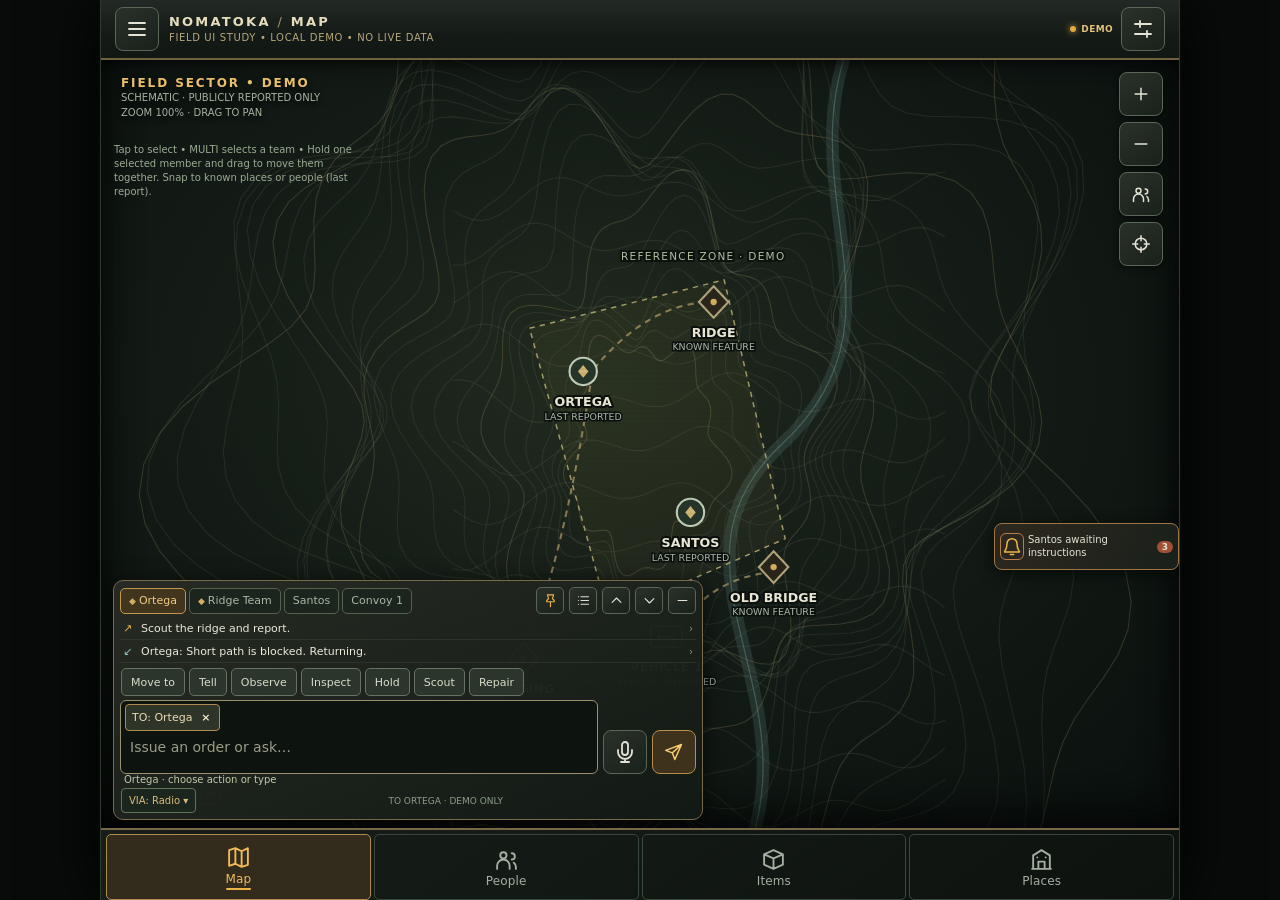
==== commit 9f202b96: "Update isolated field terminal demo to v0.7 group movement and person targets" ====
--- a/index.html
+++ b/index.html
@@ -4,7 +4,7 @@
 <meta charset="utf-8">
 <meta name="viewport" content="width=device-width,initial-scale=1,viewport-fit=cover,interactive-widget=resizes-content">
 <meta name="theme-color" content="#0c100e">
-<title>Nomatoka · Field Terminal UI Prototype v0.6</title>
+<title>Nomatoka · Field Terminal UI Prototype v0.7</title>
 <style>
 :root{color-scheme:dark;--ink:#0b110e;--paper:#151b17;--panel:#1c241e;--panel2:#242d25;--gold:#edb449;--dim-gold:#937747;--text:#e3e3d5;--muted:#abb4a2;--quiet:#7c8b7b;--stroke:#526154;--red:#ff796b;--cyan:#8dc7b9;--line:rgba(220,222,190,.15);--top:55px;--nav:66px;--safe-bottom:env(safe-area-inset-bottom,0px);--dock-h:157px;--alert-offset:174px;font-family:system-ui,-apple-system,Roboto,"Segoe UI",sans-serif}
 *{box-sizing:border-box}html,body{margin:0;width:100%;height:100%;overflow:hidden;background:#080b09;color:var(--text);overscroll-behavior:none}button,textarea,input{font:inherit}button{cursor:pointer;color:inherit}button:disabled{opacity:.42;cursor:default}button:focus-visible,input:focus-visible,textarea:focus-visible,[tabindex]:focus-visible{outline:2px solid var(--gold);outline-offset:2px}button{-webkit-tap-highlight-color:transparent}svg{display:block}.ico{width:20px;height:20px;stroke:currentColor;stroke-width:1.8;fill:none;stroke-linecap:round;stroke-linejoin:round;flex:none}.ico.sm{width:16px;height:16px}.ico.big{width:24px;height:24px}
@@ -124,7 +124,7 @@
     <div class="map-vignette"></div>
   </div>
   <div class="map-meta"><strong>FIELD SECTOR • DEMO</strong><span>SCHEMATIC · PUBLICLY REPORTED ONLY</span><span id="mapZoomLabel">ZOOM 100% · DRAG TO PAN</span></div>
-  <div class="map-help" id="mapHint">Tap to select • Drag to pan • Hold to move. The destination circle snaps to nearby known places. MULTI selects several.</div>
+  <div class="map-help" id="mapHint">Tap to select • MULTI selects a team • Hold one selected member and drag to move them together. Snap to known places or people (last report).</div>
   <div id="dragStatus" role="status" aria-live="polite" hidden></div>
   <div class="maptools" id="maptools">
     <button id="zoomIn" type="button" aria-label="Zoom in"><svg class="ico"><use href="#ic-plus"/></svg></button>
@@ -250,9 +250,14 @@
  const pts=c?.waypoints||[];
  if(pts.length){
    if(selectedWaypointIndex!==null && selectedWaypointIndex>=pts.length)selectedWaypointIndex=null;
-   const actor=entityById(c.recipient);
-   const coords=actor?[{x:actor.x,y:actor.y},...pts]:pts;
-   if(coords.length>1)svgNode('path',{d:coords.map((p,i)=>`${i?'L':'M'} ${p.x.toFixed(1)} ${p.y.toFixed(1)}`).join(' '),class:'drag-guide',style:'stroke:#f1c46d;stroke-width:2.6;stroke-dasharray:6 4;opacity:.95'},layer);
+   // A group draft needs a visible route from every selected mover, not just
+   // a single target circle with no indication who the command affects.
+   const movers=recipientMembers(c.recipient).map(entityById).filter(Boolean);
+   const routeOrigins=movers.length?movers:[null];
+   for(const mover of routeOrigins){
+     const coords=mover?[{x:mover.x,y:mover.y},...pts]:pts;
+     if(coords.length>1)svgNode('path',{d:coords.map((p,i)=>`${i?'L':'M'} ${p.x.toFixed(1)} ${p.y.toFixed(1)}`).join(' '),class:'drag-guide',style:'stroke:#f1c46d;stroke-width:2.6;stroke-dasharray:6 4;opacity:.95'},layer);
+   }
    for(let i=0;i<pts.length;i++){
     const {x,y,name}=pts[i],active=selectedWaypointIndex===i;
     const hit=svgNode('g',{'data-waypoint-index':i,tabindex:0,role:'button',
@@ -298,6 +303,16 @@
   return c;
 }
 const entityById=id=>entities.find(e=>e.id===id);
+// A drag initiated on one of several selected movers applies to the set.
+// An unselected mover still starts a normal single-person movement.
+const isMovable=id=>['person','vehicle'].includes(entityById(id)?.type);
+const selectedMovers=()=>[...new Set(state.selected.filter(isMovable))];
+const dragMovers=id=>{const selected=selectedMovers();return selected.length>1&&selected.includes(id)?selected:[id];};
+const recipientMembers=id=>state.selectedThreadMembers?.[id]||[id];
+const recipientLabel=id=>{const members=recipientMembers(id);return members.length>1?members.join(' + '):id;};
+const destinationPoint=ob=>({x:ob.x,y:ob.y,name:ob.id,kind:ob.type,snapped:true});
+const isKnownDestination=ob=>ob&&((ob.type==='object'&&state.layers.objects)||(ob.type!=='object'&&state.layers.contacts));
+const availableDestinations=movers=>entities.filter(ob=>isKnownDestination(ob)&&!movers.includes(ob.id));
 function routeGuidance(method=commandContext().via){
  const id=commandContext().recipient,known=PERSON_ROUTES[id]||[];
  if(method==='shout'||method==='whisper')return `Local ${method}: a remote person may not hear you`;
@@ -339,30 +354,31 @@
 }
 function prettyDraft(){const c=commandContext(),raw=$('composer').value.trim(),recipient=c.recipient,action=c.action;
  const names=c.refs.map(r=>r.id);
+ const addressed=recipientLabel(recipient);
  if(!recipient)return `Choose a recipient · ${raw||[action,names.join(', ')].filter(Boolean).join(' ')}`;
- if(action==='tell')return `${recipient}, tell ${c.relayTo||'…'}${raw?' '+raw:''}`;
+ if(action==='tell')return `${addressed}, tell ${c.relayTo||'…'}${raw?' '+raw:''}`;
  if(action==='move'){
    const places=c.waypoints.map(p=>p.name);
    const dest=places.length?` ${places.length===1?'to':'via'} ${places.join(' → ')}`:'';
-   return `${recipient}, move${dest}${raw?' '+raw:''}`;
- }
- if(action){let pre=`${recipient}, ${ACTIONS[action]?.toLowerCase()||action}`;if(names.length)pre+=` ${names.join(', ')}`;return pre+(raw?' '+raw:'');}
+   return `${addressed}, move${dest}${raw?' '+raw:''}`;
+ }
+ if(action){let pre=`${addressed}, ${ACTIONS[action]?.toLowerCase()||action}`;if(names.length)pre+=` ${names.join(', ')}`;return pre+(raw?' '+raw:'');}
  if(raw){const prefix=new RegExp('^'+recipient.replace(/[.*+?^${}()|[\]\\]/g,'\\$&')+'[,:]?\\s','i');let text=prefix.test(raw)?raw:`${recipient}, ${raw}`;if(names.length&&!names.some(n=>text.toLowerCase().includes(n.toLowerCase())))text+=` ${names.join(', ')}`;return text;}
- if(names.length)return `${recipient} · ${names.join(' + ')} · choose action`;
- return `${recipient} · choose action or type`;
+ if(names.length)return `${addressed} · ${names.join(' + ')} · choose action`;
+ return `${addressed} · choose action or type`;
 }
 function renderComposerTokens(){
  const c=commandContext(),out=[];
  const chip=(name,kind,index,cls='')=>`<span class="entity-token ${cls}"><span>${esc(name)}</span><button class="token-remove" type="button" data-remove="${kind}" ${index===null?'':`data-index="${index}"`} aria-label="Remove ${esc(name)} from command">×</button></span>`;
- if(c.recipient)out.push(chip('TO: '+c.recipient,'recipient',null,'person'));
+ if(c.recipient)out.push(chip('TO: '+recipientLabel(c.recipient),'recipient',null,'person'));
  if(c.action)out.push(chip(ACTIONS[c.action]||c.action,'action',null,'action'));
  if(c.relayTo)out.push(chip(c.relayTo,'relay',null,'relay'));
  c.refs.forEach((r,i)=>out.push(chip(r.id,'ref',i,r.role==='place'?'place':'')));
  c.waypoints.forEach((p,i)=>out.push(chip(`${i+1} ${p.name}`,'waypoint',i,'place')));
  $('composerTokens').innerHTML=out.join('');
  $('composer').placeholder=c.action==='tell'?(c.relayTo?'What should they be told?':'Choose who receives the message…'):c.action==='move'?'Optional route / behavior details…':'Issue an order or ask…';
- $('commandPreview').textContent=prettyDraft();
- $('miniRecipient').textContent=(c.recipient||'NO RECIPIENT').toUpperCase()+' · '+(ROUTES.find(m=>m[0]===c.via)?.[1]||'VIA ?').toUpperCase();
+ $('commandPreview').textContent=prettyDraft() + (c.action==='move'&&c.waypoints.some(p=>p.kind==='person'||p.kind==='vehicle')?' · moving toward last-reported position, not live tracking':'');
+ $('miniRecipient').textContent=(recipientLabel(c.recipient)||'NO RECIPIENT').toUpperCase()+' · '+(ROUTES.find(m=>m[0]===c.via)?.[1]||'VIA ?').toUpperCase();
  showMethod();updateDraftContext();setDockMetrics();
 }
 function selectEntity(id){
@@ -399,7 +415,7 @@
 }
 function addWaypoint(p){const c=commandContext();selectedWaypointIndex=null;
  if(c.waypoints.length>=12){inform('This prototype supports up to 12 waypoints.');return}
- c.waypoints.push({x:p.x,y:p.y,name:p.name,snapped:!!p.snapped});
+ c.waypoints.push({x:p.x,y:p.y,name:p.name,kind:p.kind||'coordinate',snapped:!!p.snapped});
  c.action='move';state.target={x:p.x,y:p.y,name:p.name};aim=false;aimRole='target';
  $('aimBtn').classList.remove('pressed');$('aimBtn').setAttribute('aria-pressed','false');
  drawTarget();renderComposerTokens();renderChips();persist();
@@ -413,14 +429,18 @@
 function mapTargetAt(clientX,clientY){
  closeEntityMenu();const p=toWorld(clientX,clientY);
  p.x=Math.max(-150,Math.min(600,p.x));p.y=Math.max(-150,Math.min(920,p.y));
- // Snap taps as well as drags, using CSS-pixel proximity.
+ // Snap taps as well as drags, using CSS-pixel proximity. In movement
+ // mode, other people are valid last-reported destinations as well.
  const matrix=$('mapWorld').getScreenCTM();let near=null,dist=Infinity;
- for(const ob of entities.filter(x=>x.type==='object')){
+ const c=commandContext();const candidates=c.action==='move'
+   ? availableDestinations(recipientMembers(c.recipient))
+   : entities.filter(x=>x.type==='object'&&state.layers.objects);
+ for(const ob of candidates){
    if(!matrix)break;const v=$('mapSvg').createSVGPoint();v.x=ob.x;v.y=ob.y;
    const screen=v.matrixTransform(matrix),d=Math.hypot(screen.x-clientX,screen.y-clientY);
    if(d<dist){dist=d;near=ob}
  }
- const point=near&&dist<=28?{x:near.x,y:near.y,name:near.id,snapped:true}:{...p,name:`Grid ${Math.round(p.x/10)}:${Math.round(p.y/10)}`,snapped:false};
+ const point=near&&dist<=28?destinationPoint(near):{...p,name:`Grid ${Math.round(p.x/10)}:${Math.round(p.y/10)}`,kind:'coordinate',snapped:false};
  if(point.snapped){state.focusEntity=point.name;state.focusObject=point.name;state.inventoryAll=false;}
  if(aimRole==='waypoint'||commandContext().action==='move')addWaypoint(point);
  else{state.target={x:point.x,y:point.y,name:point.name};appendTargetIntoDraft();drawTarget();}
@@ -430,8 +450,7 @@
  let mapGesture=null, holdTimer=null;
  const HOLD_MS=410, HOLD_SLOP=9, DROP_DISTANCE=20;
  const SNAP_ENTER_PX=27, SNAP_EXIT_PX=43;
- const isMovable=id=>entities.some(e=>e.id===id&&(e.type==='person'||e.type==='vehicle'));
- function clearHold(){if(holdTimer!==null){clearTimeout(holdTimer);holdTimer=null}}
+  function clearHold(){if(holdTimer!==null){clearTimeout(holdTimer);holdTimer=null}}
  function clearDragPreview(){ $('dragLayer').replaceChildren();$('dragStatus').hidden=true; }
  function cancelDragVisuals(){
    clearHold();clearDragPreview();marquee?.remove();marquee=null;
@@ -443,32 +462,35 @@
    // Compare in screen pixels, not map units: zooming must not change touch accuracy.
    const matrix=$('mapWorld').getScreenCTM();
    let nearest=null,nearestDistance=Infinity;
-   if(state.layers.objects&&matrix){
-     for(const ob of entities.filter(e=>e.type==='object')){
+   if(matrix){
+     const movers=g.movers||recipientMembers(commandContext().recipient);
+     for(const ob of availableDestinations(movers)){
        const sp=$('mapSvg').createSVGPoint();sp.x=ob.x;sp.y=ob.y;
        const screen=sp.matrixTransform(matrix);
        const distance=Math.hypot(screen.x-clientX,screen.y-clientY);
        if(distance<nearestDistance){nearest=ob;nearestDistance=distance;}
        // Hysteresis: a snapped target stays selected until the finger really leaves.
        if(g.snapTarget===ob.id&&distance<=SNAP_EXIT_PX){
-         return {x:ob.x,y:ob.y,name:ob.id,snapped:true};
+         return destinationPoint(ob);
        }
      }
    }
-   if(nearest&&nearestDistance<=SNAP_ENTER_PX){g.snapTarget=nearest.id;return {x:nearest.x,y:nearest.y,name:nearest.id,snapped:true};}
+   if(nearest&&nearestDistance<=SNAP_ENTER_PX){g.snapTarget=nearest.id;return destinationPoint(nearest);}
    g.snapTarget=null;
-   return {x:cursor.x,y:cursor.y,name:`Grid ${Math.round(cursor.x/10)}:${Math.round(cursor.y/10)}`,snapped:false};
+   return {x:cursor.x,y:cursor.y,name:`Grid ${Math.round(cursor.x/10)}:${Math.round(cursor.y/10)}`,kind:'coordinate',snapped:false};
  }
  function renderDragPreview(g,clientX,clientY){
-   const ob=entities.find(o=>o.id===g.entity);if(!ob)return;
+   const movers=(g.movers||[g.entity]).map(entityById).filter(Boolean);if(!movers.length)return;
    const p=dragDestination(g,clientX,clientY),layer=$('dragLayer');layer.replaceChildren();
    g.destination=p;
-   svgNode('path',{class:'drag-guide',d:`M ${ob.x} ${ob.y} L ${p.x.toFixed(1)} ${p.y.toFixed(1)}`},layer);
-   svgNode('circle',{class:'drag-ring',cx:ob.x,cy:ob.y,r:23},layer);
+   for(const ob of movers){
+     svgNode('path',{class:'drag-guide',d:`M ${ob.x} ${ob.y} L ${p.x.toFixed(1)} ${p.y.toFixed(1)}`},layer);
+     svgNode('circle',{class:'drag-ring',cx:ob.x,cy:ob.y,r:23},layer);
+   }
    if(p.snapped)svgNode('circle',{class:'drag-snap-halo',cx:p.x,cy:p.y,r:20},layer);
    svgNode('circle',{class:`drag-point${p.snapped?' snapped':''}`,cx:p.x,cy:p.y,r:p.snapped?12:10},layer);
    svgNode('text',{class:'drag-text',x:p.x+13,y:p.y-13},layer).textContent=p.snapped?'SNAPPED':'MOVE DRAFT';
-   $('dragStatus').textContent=`${ob.name} → ${p.name}${p.snapped?' · destination locked':''} · Release to prepare, not send`;
+   $('dragStatus').textContent=`${movers.map(x=>x.id).join(' + ')} → ${p.name}${p.kind==='person'?' (last reported)':''}${p.snapped?' · snapped':''} · Release to prepare, not send`;
    $('dragStatus').hidden=false;
  }
  function renderWaypointExtension(g,clientX,clientY){
@@ -487,16 +509,20 @@
    return !hit?.closest?.('#maptools,#dock,#miniTray,#alertBox,#inspectBar,#selectionRestore,#entityMenu,#workspaceSheet,#leftDrawer,#rightDrawer,#dragStatus');
  }
  function prepareHeldMove(g,e){
-   const ob=entityById(g.entity);if(!ob)return;
+   const movers=g.movers||dragMovers(g.entity);
+   const ob=entityById(g.entity);if(!ob||!movers.length)return;
    const p=dragDestination(g,e.clientX,e.clientY);
    p.x=Math.max(-150,Math.min(600,p.x));p.y=Math.max(-150,Math.min(920,p.y));
-   // Gesture means MOVE and replaces the prior route. + Waypoint is how to extend it.
-   if(state.active!==ob.id)changeRecipient(ob.id);
-   selectedWaypointIndex=null;const c=commandContext();c.recipient=ob.id;c.action='move';c.relayTo=null;c.waypoints=[{...p}];
+   // Gesture means MOVE for all selected movers when the held marker is in
+   // the selection. An unselected marker still starts a single-unit order.
+   const key=movers.length>1?`Selected (${movers.length})`:movers[0];
+   if(movers.length>1){state.selectedThreadMembers[key]=[...movers];}
+   if(state.active!==key)changeRecipient(key);
+   selectedWaypointIndex=null;const c=commandContext();c.recipient=key;c.action='move';c.relayTo=null;c.waypoints=[{...p}];
    c.refs=c.refs.filter(r=>r.role!=='place');
-   state.selected=[ob.id];state.focusPerson=ob.id;state.focusEntity=ob.id;state.inventoryAll=false;state.target={...p};
+   state.selected=[...movers];state.focusPerson=ob.id;state.focusEntity=ob.id;state.inventoryAll=false;state.target={...p};
    persist();drawEntities();drawTarget();renderComposerTokens();renderChips();
-   inform(`${ob.name}: movement draft to ${p.name}. Add a waypoint or type details; nothing sent.`,4600);
+   inform(`${movers.join(' + ')}: movement draft to ${p.name}${p.kind==='person'?' (last-reported location)':''}. Nothing sent.`,4600);
  }
  function initPointer(){
    const node=$('mapSvg'),overlay=$('mapArea');
@@ -534,6 +560,7 @@
          holdTimer=null;
          if(mapGesture!==g||g.kind!=='single'||g.moved||!pointers.has(g.pointerId)||pointers.size!==1)return;
          g.kind='drag-unit';
+         g.movers=dragMovers(g.entity); // Freeze the mover set for this gesture.
          // The last destination stops competing visually with the new choice.
          hideTargetDuringMove=true;drawTarget();
          marquee?.remove();marquee=null;
@@ -618,7 +645,12 @@
        const distance=Math.hypot(e.clientX-g.startX,e.clientY-g.startY);
        if(distance>=DROP_DISTANCE&&validDrop(e.clientX,e.clientY))prepareHeldMove(g,e);
        else if(distance>=DROP_DISTANCE)inform('Move cancelled: release over the map, away from controls.');
-       else {selectEntity(g.entity);inform('Hold recognized. Drag to a destination to prepare a move.');}
+       else {
+         // A hold without a real move must not toggle one member out of an
+         // existing group selection (multi-select uses tap-to-toggle).
+         if(!g.movers || g.movers.length===1 || !state.selected.includes(g.entity))selectEntity(g.entity);
+         inform('Hold recognized. Drag to a destination to prepare a move.');
+       }
        cancelDragVisuals();transformMap();return;
      }
      if(g.kind==='single'&&g.moved&&multi&&!aim&&marquee){
@@ -669,7 +701,10 @@
    const recommended=Object.keys(PERSON_ROUTES).filter(id=>id!==c.recipient&&(PERSON_ROUTES[id]||[]).some(m=>(PERSON_ROUTES[c.recipient]||[]).includes(m)));
    return [...recommended.slice(0,4),'Find person…'];
  }
- if(c.action==='move')return [...(c.waypoints.length?['+ Waypoint','Replace route']:['Map target','Ridge','Staging Area','Old Bridge']), 'Carefully','Then report','Hold there'];
+ if(c.action==='move'){
+   const people=availableDestinations(recipientMembers(c.recipient)).filter(e=>e.type==='person').map(e=>e.id);
+   return [...(c.waypoints.length?['+ Waypoint','Replace route']:['Map target',...people,'Ridge','Staging Area','Old Bridge']), 'Carefully','Then report','Hold there'];
+ }
  if(c.action)return ['Map target',c.action==='repair'?'Repair kit':'Report','Carefully','Then report'];
  const types=c.refs.map(r=>r.role),hasPlace=types.includes('place'),hasItem=types.includes('item');
  if(hasItem)return ['Inspect','Repair','Transfer','Locate','Tell'];
@@ -692,7 +727,13 @@
    inform(aimRole==='waypoint'?'Tap map to ADD the next route point.':'Tap map to add a command reference; no order will be sent.');return;
  }
  const person=entityById(value);
- if(person){selectEntity(value);return}
+ if(person){
+   if(commandContext().action==='move' && isKnownDestination(person)
+       && !recipientMembers(commandContext().recipient).includes(person.id)){
+     addWaypoint(destinationPoint(person));return;
+   }
+   selectEntity(value);return;
+ }
  if(['Ridge','Old Bridge','Staging Area'].includes(value)){
    const ob=entityById(value);if(commandContext().action==='move')addWaypoint({x:ob.x,y:ob.y,name:ob.id,snapped:true});
    else{const c=commandContext();if(!c.refs.some(r=>r.id===value))c.refs.push({id:value,role:'place'});renderChips();persist();}
